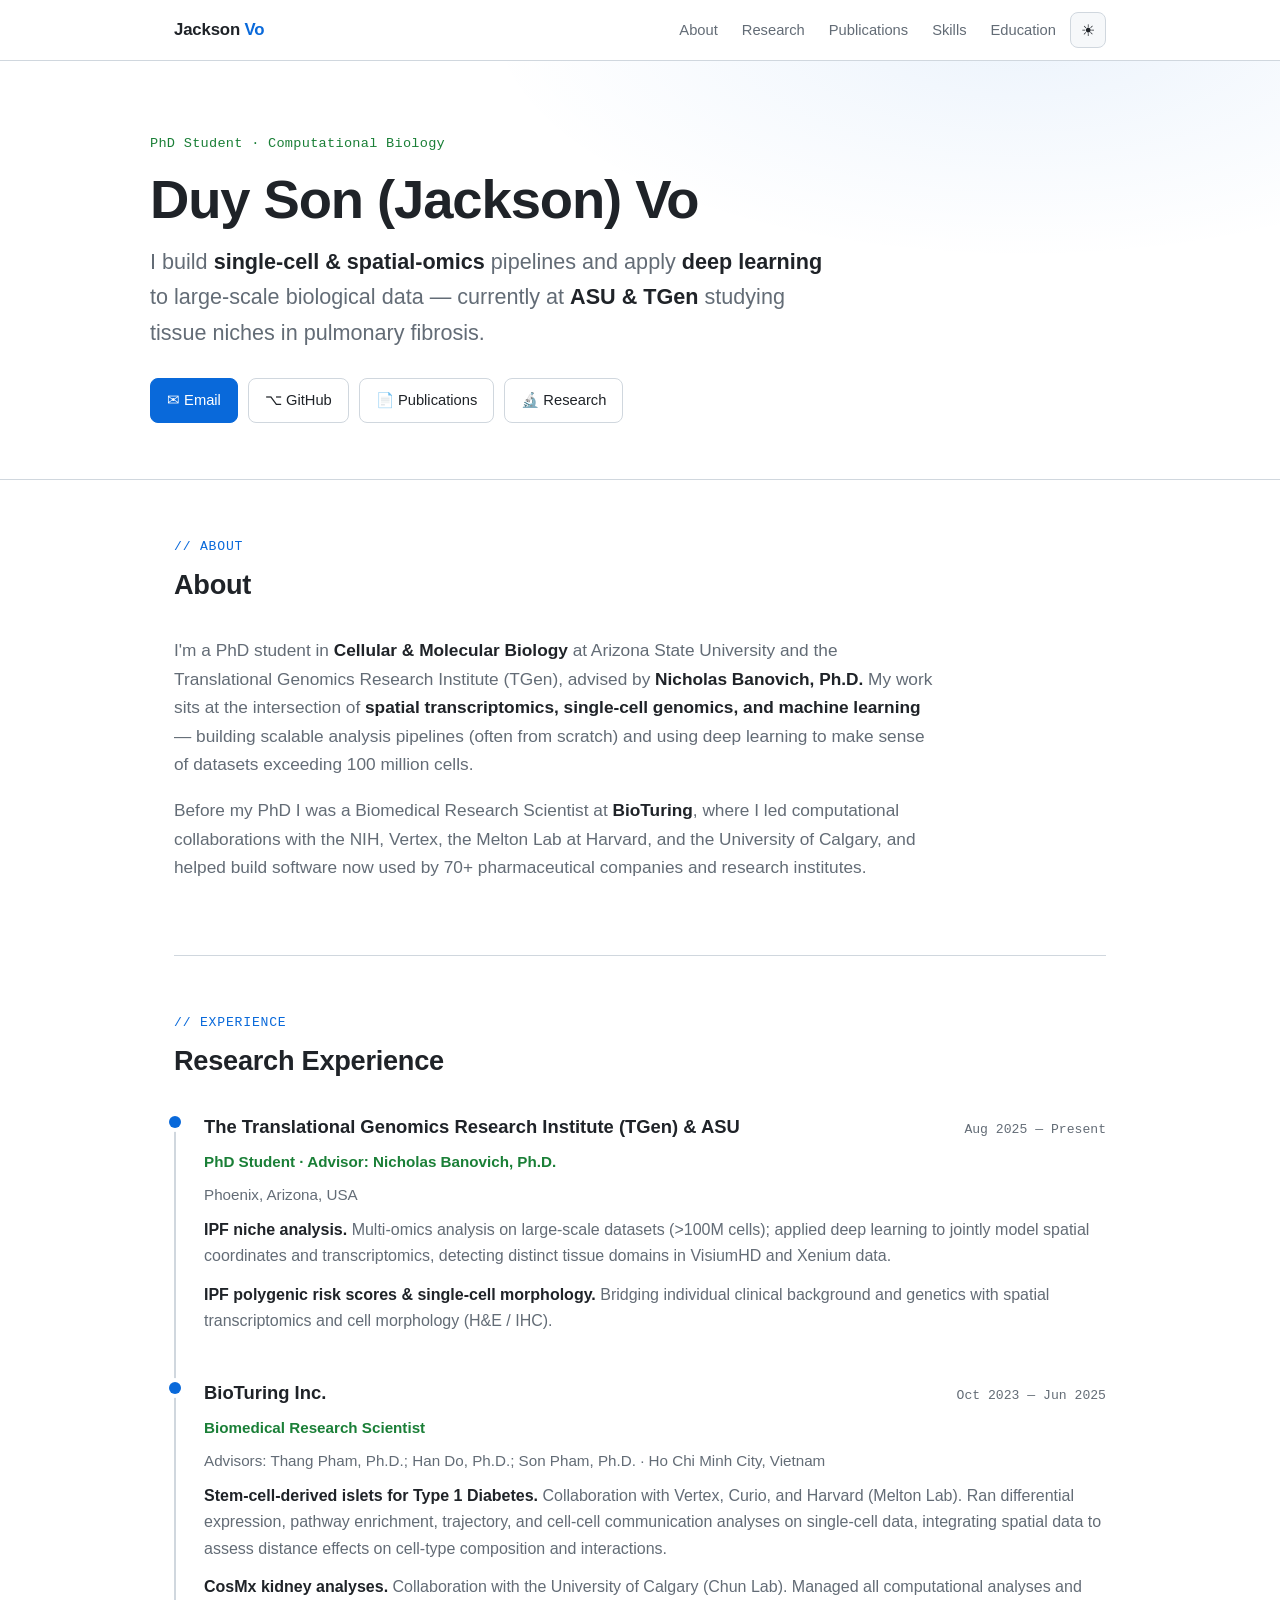
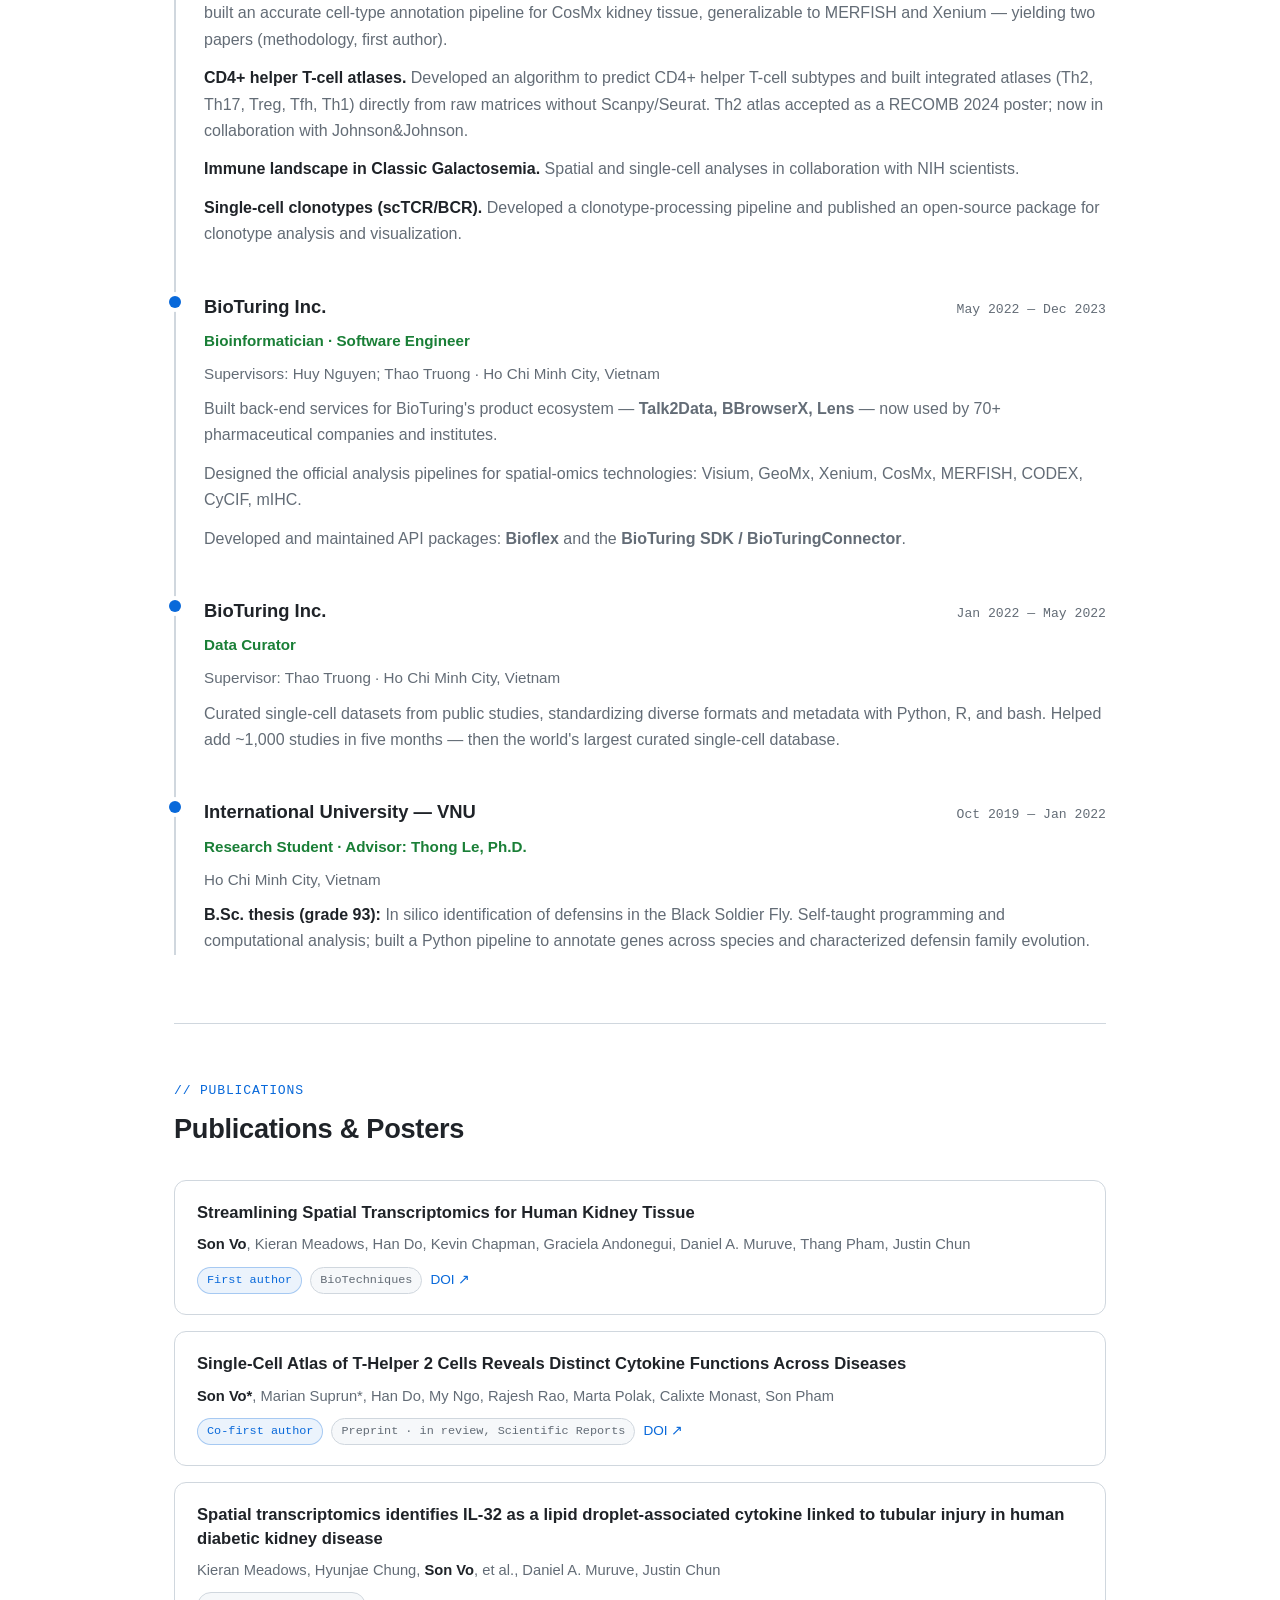
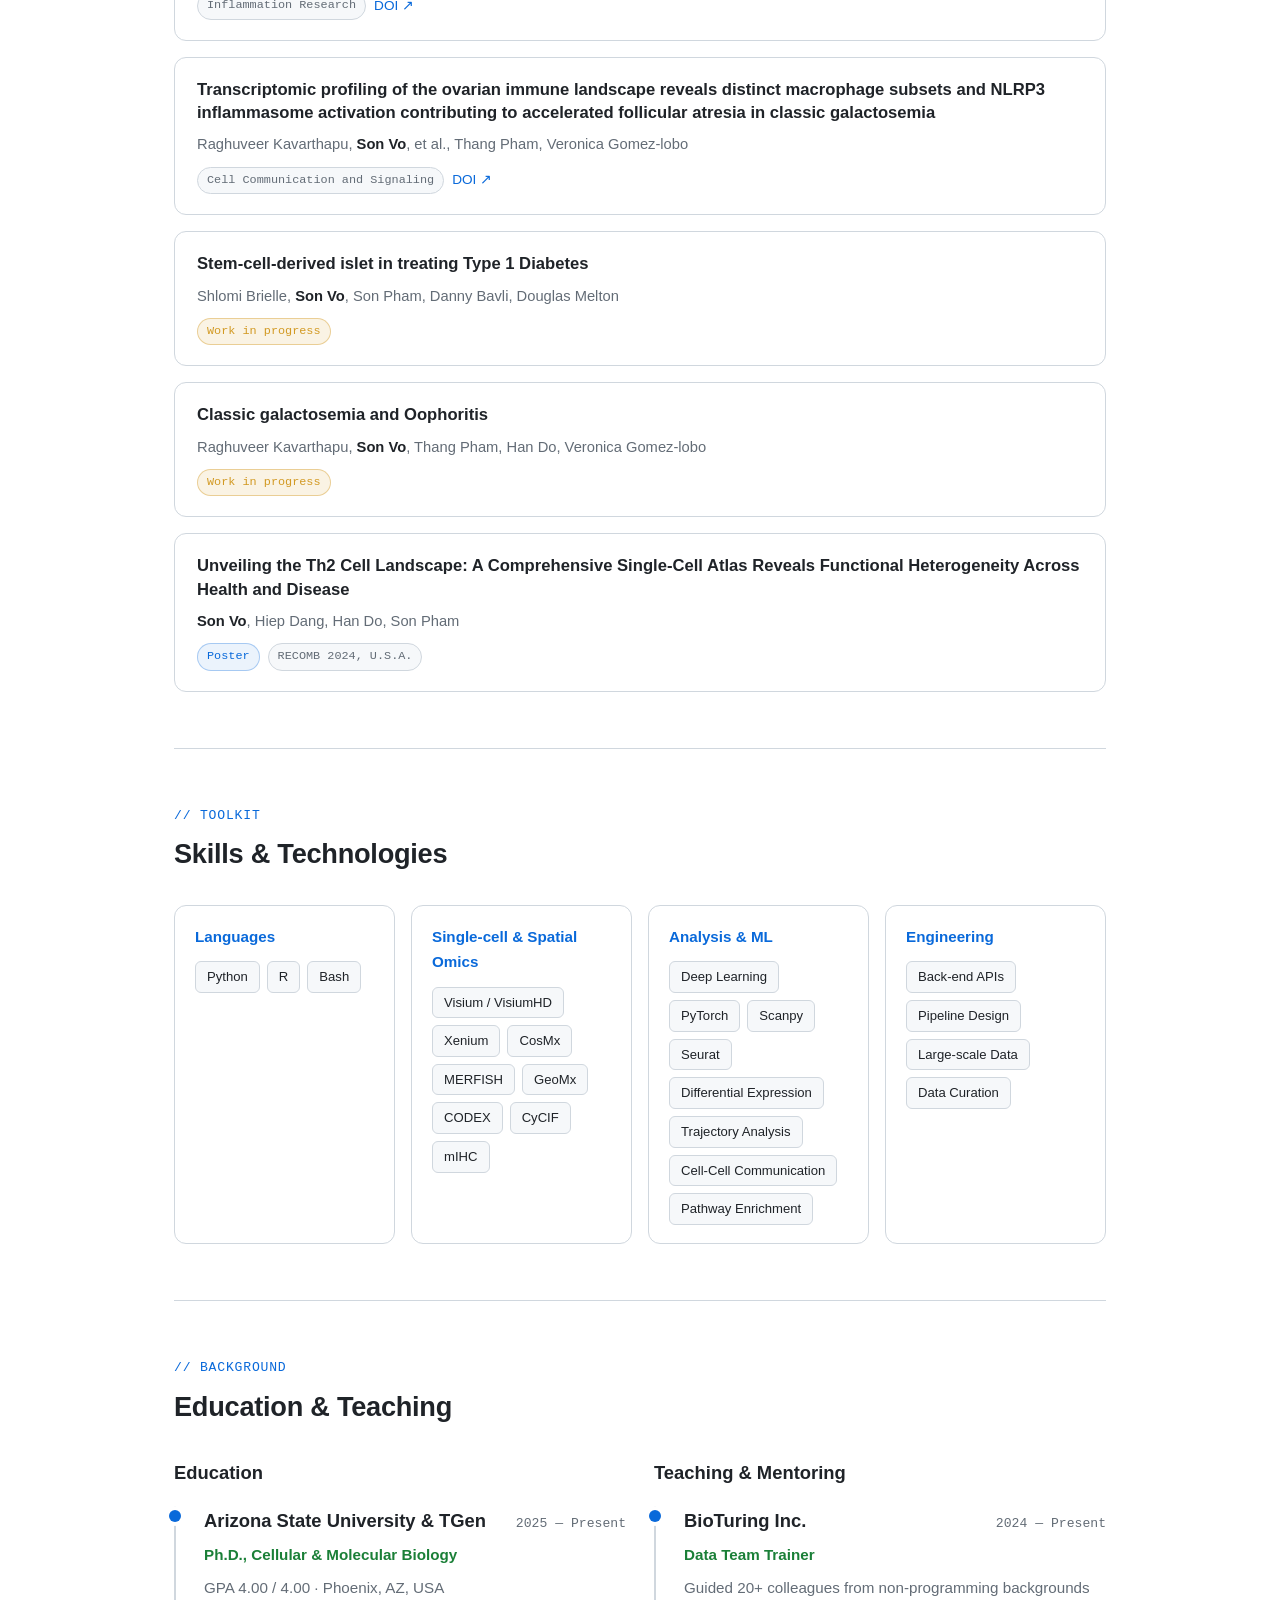
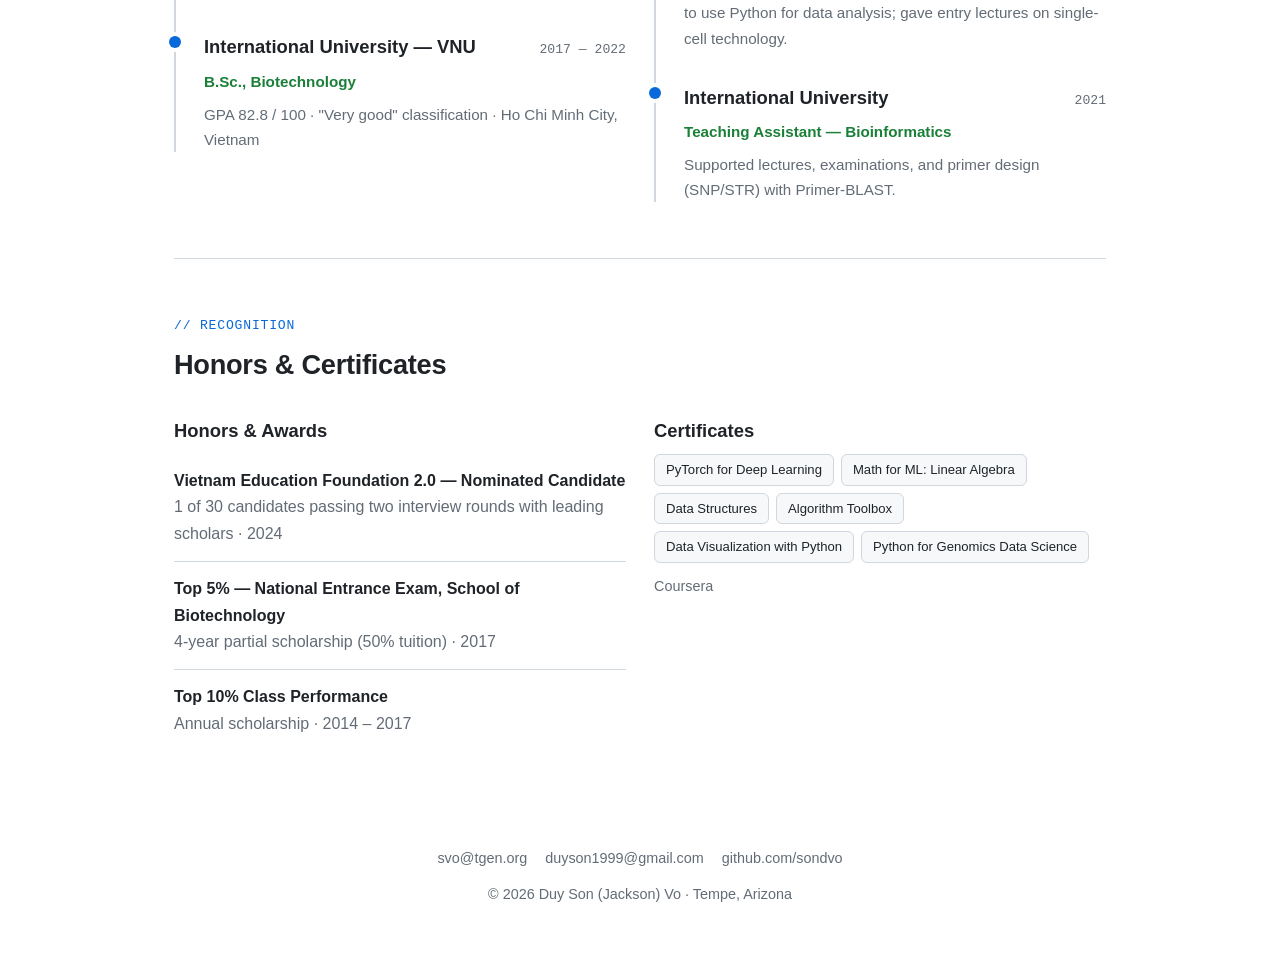
==== index.html @ 579cc65b "1st commit" ====
<!DOCTYPE html>
<html lang="en">
<head>
    <meta charset="UTF-8">
    <meta name="viewport" content="width=device-width, initial-scale=1.0">
    <title>Duy Son (Jackson) Vo — Computational Biology</title>
    <meta name="description" content="Duy Son (Jackson) Vo — PhD student in Cellular & Molecular Biology at ASU / TGen. Single-cell and spatial-omics, deep learning, bioinformatics.">
    <style>
        :root {
            --bg: #0d1117;
            --bg-soft: #161b22;
            --bg-card: #161b22;
            --border: #30363d;
            --text: #e6edf3;
            --text-dim: #8b949e;
            --accent: #58a6ff;
            --accent-2: #3fb950;
            --accent-soft: rgba(88, 166, 255, 0.12);
            --shadow: 0 1px 3px rgba(0,0,0,0.4);
            --radius: 12px;
        }
        :root[data-theme="light"] {
            --bg: #ffffff;
            --bg-soft: #f6f8fa;
            --bg-card: #ffffff;
            --border: #d0d7de;
            --text: #1f2328;
            --text-dim: #636c76;
            --accent: #0969da;
            --accent-2: #1a7f37;
            --accent-soft: rgba(9, 105, 218, 0.08);
            --shadow: 0 1px 3px rgba(27,31,36,0.12);
        }
        * { box-sizing: border-box; }
        html { scroll-behavior: smooth; scroll-padding-top: 80px; }
        body {
            font-family: -apple-system, BlinkMacSystemFont, "Segoe UI", Helvetica, Arial, sans-serif;
            line-height: 1.65;
            color: var(--text);
            background: var(--bg);
            margin: 0;
            -webkit-font-smoothing: antialiased;
            transition: background 0.3s ease, color 0.3s ease;
        }
        a { color: var(--accent); text-decoration: none; }
        a:hover { text-decoration: underline; }

        /* ---- Nav ---- */
        nav {
            position: sticky;
            top: 0;
            z-index: 100;
            background: color-mix(in srgb, var(--bg) 85%, transparent);
            backdrop-filter: blur(10px);
            border-bottom: 1px solid var(--border);
        }
        .nav-inner {
            max-width: 980px;
            margin: 0 auto;
            padding: 12px 24px;
            display: flex;
            align-items: center;
            justify-content: space-between;
            gap: 16px;
        }
        .nav-brand { font-weight: 700; font-size: 1.05em; letter-spacing: -0.01em; }
        .nav-brand .mono { color: var(--accent); }
        .nav-links { display: flex; gap: 4px; flex-wrap: wrap; align-items: center; }
        .nav-links a {
            color: var(--text-dim);
            font-size: 0.92em;
            padding: 6px 10px;
            border-radius: 6px;
            transition: color 0.2s, background 0.2s;
        }
        .nav-links a:hover { color: var(--text); background: var(--bg-soft); text-decoration: none; }
        .theme-toggle {
            background: var(--bg-soft);
            border: 1px solid var(--border);
            color: var(--text);
            width: 36px; height: 36px;
            border-radius: 8px;
            cursor: pointer;
            font-size: 1em;
            display: inline-flex; align-items: center; justify-content: center;
            transition: background 0.2s, transform 0.2s;
        }
        .theme-toggle:hover { background: var(--accent-soft); transform: translateY(-1px); }

        .wrap { max-width: 980px; margin: 0 auto; padding: 0 24px; }

        /* ---- Hero ---- */
        header.hero {
            padding: 72px 24px 56px;
            border-bottom: 1px solid var(--border);
            background:
                radial-gradient(900px 400px at 80% -10%, var(--accent-soft), transparent 60%);
        }
        .hero-inner { max-width: 980px; margin: 0 auto; }
        .eyebrow {
            font-family: ui-monospace, SFMono-Regular, "SF Mono", Menlo, monospace;
            color: var(--accent-2);
            font-size: 0.85em;
            letter-spacing: 0.02em;
            margin-bottom: 14px;
        }
        h1 {
            font-size: clamp(2.2em, 5vw, 3.4em);
            line-height: 1.1;
            margin: 0 0 14px;
            letter-spacing: -0.02em;
        }
        .tagline {
            font-size: clamp(1.05em, 2.4vw, 1.35em);
            color: var(--text-dim);
            max-width: 680px;
            margin: 0 0 28px;
        }
        .tagline strong { color: var(--text); font-weight: 600; }
        .hero-links { display: flex; flex-wrap: wrap; gap: 10px; }
        .btn {
            display: inline-flex; align-items: center; gap: 8px;
            padding: 9px 16px;
            border-radius: 8px;
            border: 1px solid var(--border);
            background: var(--bg-card);
            color: var(--text);
            font-size: 0.92em;
            font-weight: 500;
            transition: border-color 0.2s, transform 0.2s, background 0.2s;
        }
        .btn:hover { text-decoration: none; border-color: var(--accent); transform: translateY(-2px); }
        .btn.primary { background: var(--accent); color: #fff; border-color: var(--accent); }
        .btn.primary:hover { background: color-mix(in srgb, var(--accent) 88%, #000); }

        /* ---- Sections ---- */
        section { padding: 56px 0; border-bottom: 1px solid var(--border); }
        section:last-of-type { border-bottom: none; }
        .section-label {
            font-family: ui-monospace, SFMono-Regular, "SF Mono", Menlo, monospace;
            color: var(--accent);
            font-size: 0.82em;
            letter-spacing: 0.06em;
            text-transform: uppercase;
            margin-bottom: 6px;
        }
        h2 { font-size: 1.7em; margin: 0 0 28px; letter-spacing: -0.01em; }
        h3 { font-size: 1.15em; margin: 0 0 4px; }
        .lead { font-size: 1.08em; color: var(--text-dim); max-width: 760px; }
        .lead strong { color: var(--text); }

        /* ---- Timeline ---- */
        .timeline { position: relative; }
        .entry {
            position: relative;
            padding: 0 0 32px 28px;
            border-left: 2px solid var(--border);
        }
        .entry:last-child { padding-bottom: 0; }
        .entry::before {
            content: "";
            position: absolute;
            left: -7px; top: 4px;
            width: 12px; height: 12px;
            border-radius: 50%;
            background: var(--accent);
            box-shadow: 0 0 0 4px var(--bg);
        }
        .entry-head { display: flex; flex-wrap: wrap; justify-content: space-between; gap: 4px 16px; align-items: baseline; }
        .entry .org { color: var(--text-dim); font-size: 0.95em; }
        .entry .when {
            font-family: ui-monospace, SFMono-Regular, "SF Mono", Menlo, monospace;
            font-size: 0.82em;
            color: var(--text-dim);
            white-space: nowrap;
        }
        .entry .role { color: var(--accent-2); font-weight: 600; font-size: 0.95em; margin: 2px 0 8px; }
        .proj-list { list-style: none; padding: 0; margin: 10px 0 0; }
        .proj-list > li { margin-bottom: 12px; }
        .proj-list .pname { font-weight: 600; }
        .muted { color: var(--text-dim); }

        /* ---- Cards / publications ---- */
        .cards { display: grid; gap: 16px; }
        .card {
            background: var(--bg-card);
            border: 1px solid var(--border);
            border-radius: var(--radius);
            padding: 20px 22px;
            transition: border-color 0.2s, transform 0.2s, box-shadow 0.2s;
        }
        .card:hover { border-color: var(--accent); transform: translateY(-2px); box-shadow: var(--shadow); }
        .card .pub-title { font-weight: 600; font-size: 1.04em; margin: 0 0 8px; line-height: 1.4; }
        .card .authors { color: var(--text-dim); font-size: 0.92em; margin: 0 0 10px; }
        .card .authors .me { color: var(--text); font-weight: 700; }
        .card-foot { display: flex; flex-wrap: wrap; gap: 8px; align-items: center; }
        .tag {
            font-family: ui-monospace, SFMono-Regular, "SF Mono", Menlo, monospace;
            font-size: 0.74em;
            padding: 3px 9px;
            border-radius: 20px;
            background: var(--accent-soft);
            color: var(--accent);
            border: 1px solid color-mix(in srgb, var(--accent) 30%, transparent);
        }
        .tag.wip { background: rgba(210,153,34,0.12); color: #d29922; border-color: rgba(210,153,34,0.4); }
        .tag.venue { background: var(--bg-soft); color: var(--text-dim); border-color: var(--border); }
        .doi { font-size: 0.85em; }

        /* ---- Skill groups ---- */
        .skill-grid { display: grid; grid-template-columns: repeat(auto-fit, minmax(220px, 1fr)); gap: 16px; }
        .skill-card { background: var(--bg-card); border: 1px solid var(--border); border-radius: var(--radius); padding: 18px 20px; }
        .skill-card h4 { margin: 0 0 12px; font-size: 0.95em; color: var(--accent); }
        .chips { display: flex; flex-wrap: wrap; gap: 7px; }
        .chip {
            font-size: 0.82em;
            padding: 4px 11px;
            border-radius: 6px;
            background: var(--bg-soft);
            border: 1px solid var(--border);
            color: var(--text);
        }

        /* ---- Two-col grids ---- */
        .grid-2 { display: grid; grid-template-columns: 1fr 1fr; gap: 28px; }
        .mini h3 { font-size: 1.05em; }
        .mini .when { font-family: ui-monospace, SFMono-Regular, monospace; font-size: 0.8em; color: var(--text-dim); }
        .award { padding: 14px 0; border-bottom: 1px solid var(--border); }
        .award:last-child { border-bottom: none; }
        .award .a-title { font-weight: 600; }

        footer {
            padding: 40px 24px 60px;
            text-align: center;
            color: var(--text-dim);
            font-size: 0.9em;
        }
        footer a { color: var(--text-dim); }
        .footer-links { margin-bottom: 12px; display: flex; gap: 18px; justify-content: center; flex-wrap: wrap; }

        @media (max-width: 680px) {
            .grid-2 { grid-template-columns: 1fr; gap: 0; }
            .nav-links { display: none; }
            header.hero { padding: 48px 24px 40px; }
        }
    </style>
</head>
<body>
    <nav>
        <div class="nav-inner">
            <div class="nav-brand">Jackson&nbsp;<span class="mono">Vo</span></div>
            <div class="nav-links">
                <a href="#about">About</a>
                <a href="#research">Research</a>
                <a href="#publications">Publications</a>
                <a href="#skills">Skills</a>
                <a href="#education">Education</a>
                <button class="theme-toggle" id="themeToggle" aria-label="Toggle color theme" title="Toggle theme">🌙</button>
            </div>
        </div>
    </nav>

    <header class="hero">
        <div class="hero-inner">
            <div class="eyebrow">PhD Student · Computational Biology</div>
            <h1>Duy Son (Jackson) Vo</h1>
            <p class="tagline">
                I build <strong>single-cell &amp; spatial-omics</strong> pipelines and apply
                <strong>deep learning</strong> to large-scale biological data —
                currently at <strong>ASU &amp; TGen</strong> studying tissue niches in pulmonary fibrosis.
            </p>
            <div class="hero-links">
                <a class="btn primary" href="mailto:svo@tgen.org">✉ Email</a>
                <a class="btn" href="https://github.com/sondvo" target="_blank" rel="noopener">⌥ GitHub</a>
                <a class="btn" href="#publications">📄 Publications</a>
                <a class="btn" href="#research">🔬 Research</a>
            </div>
        </div>
    </header>

    <main class="wrap">
        <!-- ABOUT -->
        <section id="about">
            <div class="section-label">// about</div>
            <h2>About</h2>
            <p class="lead">
                I'm a PhD student in <strong>Cellular &amp; Molecular Biology</strong> at Arizona State
                University and the Translational Genomics Research Institute (TGen), advised by
                <strong>Nicholas Banovich, Ph.D.</strong> My work sits at the intersection of
                <strong>spatial transcriptomics, single-cell genomics, and machine learning</strong> —
                building scalable analysis pipelines (often from scratch) and using deep learning to make
                sense of datasets exceeding 100&nbsp;million cells.
            </p>
            <p class="lead" style="margin-top:16px;">
                Before my PhD I was a Biomedical Research Scientist at <strong>BioTuring</strong>, where I
                led computational collaborations with the NIH, Vertex, the Melton Lab at Harvard, and the
                University of Calgary, and helped build software now used by 70+ pharmaceutical companies and
                research institutes.
            </p>
        </section>

        <!-- RESEARCH / EXPERIENCE -->
        <section id="research">
            <div class="section-label">// experience</div>
            <h2>Research Experience</h2>
            <div class="timeline">

                <div class="entry">
                    <div class="entry-head">
                        <h3>The Translational Genomics Research Institute (TGen) &amp; ASU</h3>
                        <span class="when">Aug 2025 — Present</span>
                    </div>
                    <div class="role">PhD Student · Advisor: Nicholas Banovich, Ph.D.</div>
                    <div class="org">Phoenix, Arizona, USA</div>
                    <ul class="proj-list">
                        <li>
                            <span class="pname">IPF niche analysis.</span>
                            <span class="muted">Multi-omics analysis on large-scale datasets (&gt;100M cells); applied
                            deep learning to jointly model spatial coordinates and transcriptomics, detecting distinct
                            tissue domains in VisiumHD and Xenium data.</span>
                        </li>
                        <li>
                            <span class="pname">IPF polygenic risk scores &amp; single-cell morphology.</span>
                            <span class="muted">Bridging individual clinical background and genetics with spatial
                            transcriptomics and cell morphology (H&amp;E / IHC).</span>
                        </li>
                    </ul>
                </div>

                <div class="entry">
                    <div class="entry-head">
                        <h3>BioTuring Inc.</h3>
                        <span class="when">Oct 2023 — Jun 2025</span>
                    </div>
                    <div class="role">Biomedical Research Scientist</div>
                    <div class="org">Advisors: Thang Pham, Ph.D.; Han Do, Ph.D.; Son Pham, Ph.D. · Ho Chi Minh City, Vietnam</div>
                    <ul class="proj-list">
                        <li>
                            <span class="pname">Stem-cell-derived islets for Type&nbsp;1 Diabetes.</span>
                            <span class="muted">Collaboration with Vertex, Curio, and Harvard (Melton Lab). Ran
                            differential expression, pathway enrichment, trajectory, and cell-cell communication
                            analyses on single-cell data, integrating spatial data to assess distance effects on
                            cell-type composition and interactions.</span>
                        </li>
                        <li>
                            <span class="pname">CosMx kidney analyses.</span>
                            <span class="muted">Collaboration with the University of Calgary (Chun Lab). Managed all
                            computational analyses and built an accurate cell-type annotation pipeline for CosMx kidney
                            tissue, generalizable to MERFISH and Xenium — yielding two papers (methodology, first author).</span>
                        </li>
                        <li>
                            <span class="pname">CD4+ helper T-cell atlases.</span>
                            <span class="muted">Developed an algorithm to predict CD4+ helper T-cell subtypes and built
                            integrated atlases (Th2, Th17, Treg, Tfh, Th1) directly from raw matrices without Scanpy/Seurat.
                            Th2 atlas accepted as a RECOMB 2024 poster; now in collaboration with Johnson&amp;Johnson.</span>
                        </li>
                        <li>
                            <span class="pname">Immune landscape in Classic Galactosemia.</span>
                            <span class="muted">Spatial and single-cell analyses in collaboration with NIH scientists.</span>
                        </li>
                        <li>
                            <span class="pname">Single-cell clonotypes (scTCR/BCR).</span>
                            <span class="muted">Developed a clonotype-processing pipeline and published an open-source
                            package for clonotype analysis and visualization.</span>
                        </li>
                    </ul>
                </div>

                <div class="entry">
                    <div class="entry-head">
                        <h3>BioTuring Inc.</h3>
                        <span class="when">May 2022 — Dec 2023</span>
                    </div>
                    <div class="role">Bioinformatician · Software Engineer</div>
                    <div class="org">Supervisors: Huy Nguyen; Thao Truong · Ho Chi Minh City, Vietnam</div>
                    <ul class="proj-list">
                        <li><span class="muted">Built back-end services for BioTuring's product ecosystem —
                            <strong>Talk2Data, BBrowserX, Lens</strong> — now used by 70+ pharmaceutical companies and institutes.</span></li>
                        <li><span class="muted">Designed the official analysis pipelines for spatial-omics technologies:
                            Visium, GeoMx, Xenium, CosMx, MERFISH, CODEX, CyCIF, mIHC.</span></li>
                        <li><span class="muted">Developed and maintained API packages: <strong>Bioflex</strong> and the
                            <strong>BioTuring SDK / BioTuringConnector</strong>.</span></li>
                    </ul>
                </div>

                <div class="entry">
                    <div class="entry-head">
                        <h3>BioTuring Inc.</h3>
                        <span class="when">Jan 2022 — May 2022</span>
                    </div>
                    <div class="role">Data Curator</div>
                    <div class="org">Supervisor: Thao Truong · Ho Chi Minh City, Vietnam</div>
                    <ul class="proj-list">
                        <li><span class="muted">Curated single-cell datasets from public studies, standardizing diverse
                            formats and metadata with Python, R, and bash. Helped add ~1,000 studies in five months —
                            then the world's largest curated single-cell database.</span></li>
                    </ul>
                </div>

                <div class="entry">
                    <div class="entry-head">
                        <h3>International University — VNU</h3>
                        <span class="when">Oct 2019 — Jan 2022</span>
                    </div>
                    <div class="role">Research Student · Advisor: Thong Le, Ph.D.</div>
                    <div class="org">Ho Chi Minh City, Vietnam</div>
                    <ul class="proj-list">
                        <li><span class="pname">B.Sc. thesis (grade 93):</span>
                            <span class="muted">In silico identification of defensins in the Black Soldier Fly. Self-taught
                            programming and computational analysis; built a Python pipeline to annotate genes across species
                            and characterized defensin family evolution.</span></li>
                    </ul>
                </div>
            </div>
        </section>

        <!-- PUBLICATIONS -->
        <section id="publications">
            <div class="section-label">// publications</div>
            <h2>Publications &amp; Posters</h2>
            <div class="cards">

                <article class="card">
                    <p class="pub-title">Streamlining Spatial Transcriptomics for Human Kidney Tissue</p>
                    <p class="authors"><span class="me">Son Vo</span>, Kieran Meadows, Han Do, Kevin Chapman, Graciela Andonegui, Daniel A. Muruve, Thang Pham, Justin Chun</p>
                    <div class="card-foot">
                        <span class="tag">First author</span>
                        <span class="tag venue">BioTechniques</span>
                        <a class="doi" href="https://doi.org/10.1080/07366205.2025.2591484" target="_blank" rel="noopener">DOI ↗</a>
                    </div>
                </article>

                <article class="card">
                    <p class="pub-title">Single-Cell Atlas of T-Helper 2 Cells Reveals Distinct Cytokine Functions Across Diseases</p>
                    <p class="authors"><span class="me">Son Vo*</span>, Marian Suprun*, Han Do, My Ngo, Rajesh Rao, Marta Polak, Calixte Monast, Son Pham</p>
                    <div class="card-foot">
                        <span class="tag">Co-first author</span>
                        <span class="tag venue">Preprint · in review, Scientific Reports</span>
                        <a class="doi" href="https://doi.org/10.1101/2025.09.20.677532" target="_blank" rel="noopener">DOI ↗</a>
                    </div>
                </article>

                <article class="card">
                    <p class="pub-title">Spatial transcriptomics identifies IL-32 as a lipid droplet-associated cytokine linked to tubular injury in human diabetic kidney disease</p>
                    <p class="authors">Kieran Meadows, Hyunjae Chung, <span class="me">Son Vo</span>, et al., Daniel A. Muruve, Justin Chun</p>
                    <div class="card-foot">
                        <span class="tag venue">Inflammation Research</span>
                        <a class="doi" href="https://doi.org/10.1007/s00011-026-02192-y" target="_blank" rel="noopener">DOI ↗</a>
                    </div>
                </article>

                <article class="card">
                    <p class="pub-title">Transcriptomic profiling of the ovarian immune landscape reveals distinct macrophage subsets and NLRP3 inflammasome activation contributing to accelerated follicular atresia in classic galactosemia</p>
                    <p class="authors">Raghuveer Kavarthapu, <span class="me">Son Vo</span>, et al., Thang Pham, Veronica Gomez-lobo</p>
                    <div class="card-foot">
                        <span class="tag venue">Cell Communication and Signaling</span>
                        <a class="doi" href="https://doi.org/10.1186/s12964-026-02950-9" target="_blank" rel="noopener">DOI ↗</a>
                    </div>
                </article>

                <article class="card">
                    <p class="pub-title">Stem-cell-derived islet in treating Type 1 Diabetes</p>
                    <p class="authors">Shlomi Brielle, <span class="me">Son Vo</span>, Son Pham, Danny Bavli, Douglas Melton</p>
                    <div class="card-foot">
                        <span class="tag wip">Work in progress</span>
                    </div>
                </article>

                <article class="card">
                    <p class="pub-title">Classic galactosemia and Oophoritis</p>
                    <p class="authors">Raghuveer Kavarthapu, <span class="me">Son Vo</span>, Thang Pham, Han Do, Veronica Gomez-lobo</p>
                    <div class="card-foot">
                        <span class="tag wip">Work in progress</span>
                    </div>
                </article>

                <article class="card">
                    <p class="pub-title">Unveiling the Th2 Cell Landscape: A Comprehensive Single-Cell Atlas Reveals Functional Heterogeneity Across Health and Disease</p>
                    <p class="authors"><span class="me">Son Vo</span>, Hiep Dang, Han Do, Son Pham</p>
                    <div class="card-foot">
                        <span class="tag">Poster</span>
                        <span class="tag venue">RECOMB 2024, U.S.A.</span>
                    </div>
                </article>
            </div>
        </section>

        <!-- SKILLS -->
        <section id="skills">
            <div class="section-label">// toolkit</div>
            <h2>Skills &amp; Technologies</h2>
            <div class="skill-grid">
                <div class="skill-card">
                    <h4>Languages</h4>
                    <div class="chips">
                        <span class="chip">Python</span>
                        <span class="chip">R</span>
                        <span class="chip">Bash</span>
                    </div>
                </div>
                <div class="skill-card">
                    <h4>Single-cell &amp; Spatial Omics</h4>
                    <div class="chips">
                        <span class="chip">Visium / VisiumHD</span>
                        <span class="chip">Xenium</span>
                        <span class="chip">CosMx</span>
                        <span class="chip">MERFISH</span>
                        <span class="chip">GeoMx</span>
                        <span class="chip">CODEX</span>
                        <span class="chip">CyCIF</span>
                        <span class="chip">mIHC</span>
                    </div>
                </div>
                <div class="skill-card">
                    <h4>Analysis &amp; ML</h4>
                    <div class="chips">
                        <span class="chip">Deep Learning</span>
                        <span class="chip">PyTorch</span>
                        <span class="chip">Scanpy</span>
                        <span class="chip">Seurat</span>
                        <span class="chip">Differential Expression</span>
                        <span class="chip">Trajectory Analysis</span>
                        <span class="chip">Cell-Cell Communication</span>
                        <span class="chip">Pathway Enrichment</span>
                    </div>
                </div>
                <div class="skill-card">
                    <h4>Engineering</h4>
                    <div class="chips">
                        <span class="chip">Back-end APIs</span>
                        <span class="chip">Pipeline Design</span>
                        <span class="chip">Large-scale Data</span>
                        <span class="chip">Data Curation</span>
                    </div>
                </div>
            </div>
        </section>

        <!-- EDUCATION + TEACHING -->
        <section id="education">
            <div class="section-label">// background</div>
            <h2>Education &amp; Teaching</h2>
            <div class="grid-2">
                <div>
                    <h3 style="margin-bottom:18px;">Education</h3>
                    <div class="entry" style="border-left:2px solid var(--border);">
                        <div class="entry-head">
                            <h3>Arizona State University &amp; TGen</h3>
                            <span class="when">2025 — Present</span>
                        </div>
                        <div class="role">Ph.D., Cellular &amp; Molecular Biology</div>
                        <div class="org">GPA 4.00 / 4.00 · Phoenix, AZ, USA</div>
                    </div>
                    <div class="entry" style="padding-bottom:0;">
                        <div class="entry-head">
                            <h3>International University — VNU</h3>
                            <span class="when">2017 — 2022</span>
                        </div>
                        <div class="role">B.Sc., Biotechnology</div>
                        <div class="org">GPA 82.8 / 100 · "Very good" classification · Ho Chi Minh City, Vietnam</div>
                    </div>
                </div>
                <div>
                    <h3 style="margin-bottom:18px;">Teaching &amp; Mentoring</h3>
                    <div class="entry" style="border-left:2px solid var(--border);">
                        <div class="entry-head">
                            <h3>BioTuring Inc.</h3>
                            <span class="when">2024 — Present</span>
                        </div>
                        <div class="role">Data Team Trainer</div>
                        <div class="org">Guided 20+ colleagues from non-programming backgrounds to use Python for data analysis; gave entry lectures on single-cell technology.</div>
                    </div>
                    <div class="entry" style="padding-bottom:0;">
                        <div class="entry-head">
                            <h3>International University</h3>
                            <span class="when">2021</span>
                        </div>
                        <div class="role">Teaching Assistant — Bioinformatics</div>
                        <div class="org">Supported lectures, examinations, and primer design (SNP/STR) with Primer-BLAST.</div>
                    </div>
                </div>
            </div>
        </section>

        <!-- AWARDS -->
        <section id="awards">
            <div class="section-label">// recognition</div>
            <h2>Honors &amp; Certificates</h2>
            <div class="grid-2">
                <div>
                    <h3 style="margin-bottom:8px;">Honors &amp; Awards</h3>
                    <div class="award">
                        <div class="a-title">Vietnam Education Foundation 2.0 — Nominated Candidate</div>
                        <div class="muted">1 of 30 candidates passing two interview rounds with leading scholars · 2024</div>
                    </div>
                    <div class="award">
                        <div class="a-title">Top 5% — National Entrance Exam, School of Biotechnology</div>
                        <div class="muted">4-year partial scholarship (50% tuition) · 2017</div>
                    </div>
                    <div class="award">
                        <div class="a-title">Top 10% Class Performance</div>
                        <div class="muted">Annual scholarship · 2014 – 2017</div>
                    </div>
                </div>
                <div>
                    <h3 style="margin-bottom:8px;">Certificates</h3>
                    <div class="chips" style="margin-top:8px;">
                        <span class="chip">PyTorch for Deep Learning</span>
                        <span class="chip">Math for ML: Linear Algebra</span>
                        <span class="chip">Data Structures</span>
                        <span class="chip">Algorithm Toolbox</span>
                        <span class="chip">Data Visualization with Python</span>
                        <span class="chip">Python for Genomics Data Science</span>
                    </div>
                    <div class="muted" style="margin-top:12px; font-size:0.9em;">Coursera</div>
                </div>
            </div>
        </section>
    </main>

    <footer>
        <div class="footer-links">
            <a href="mailto:svo@tgen.org">svo@tgen.org</a>
            <a href="mailto:duyson1999@gmail.com">duyson1999@gmail.com</a>
            <a href="https://github.com/sondvo" target="_blank" rel="noopener">github.com/sondvo</a>
        </div>
        <div>© <span id="year"></span> Duy Son (Jackson) Vo · Tempe, Arizona</div>
    </footer>

    <script>
        // Theme: respect stored choice, then system preference, default dark.
        (function () {
            var root = document.documentElement;
            var btn = document.getElementById('themeToggle');
            var stored = null;
            try { stored = localStorage.getItem('theme'); } catch (e) {}
            var prefersLight = window.matchMedia && window.matchMedia('(prefers-color-scheme: light)').matches;
            var theme = stored || (prefersLight ? 'light' : 'dark');
            apply(theme);
            btn.addEventListener('click', function () {
                theme = root.getAttribute('data-theme') === 'light' ? 'dark' : 'light';
                apply(theme);
                try { localStorage.setItem('theme', theme); } catch (e) {}
            });
            function apply(t) {
                root.setAttribute('data-theme', t);
                btn.textContent = t === 'light' ? '☀' : '🌙';
            }
        })();
        document.getElementById('year').textContent = new Date().getFullYear();
    </script>
</body>
</html>
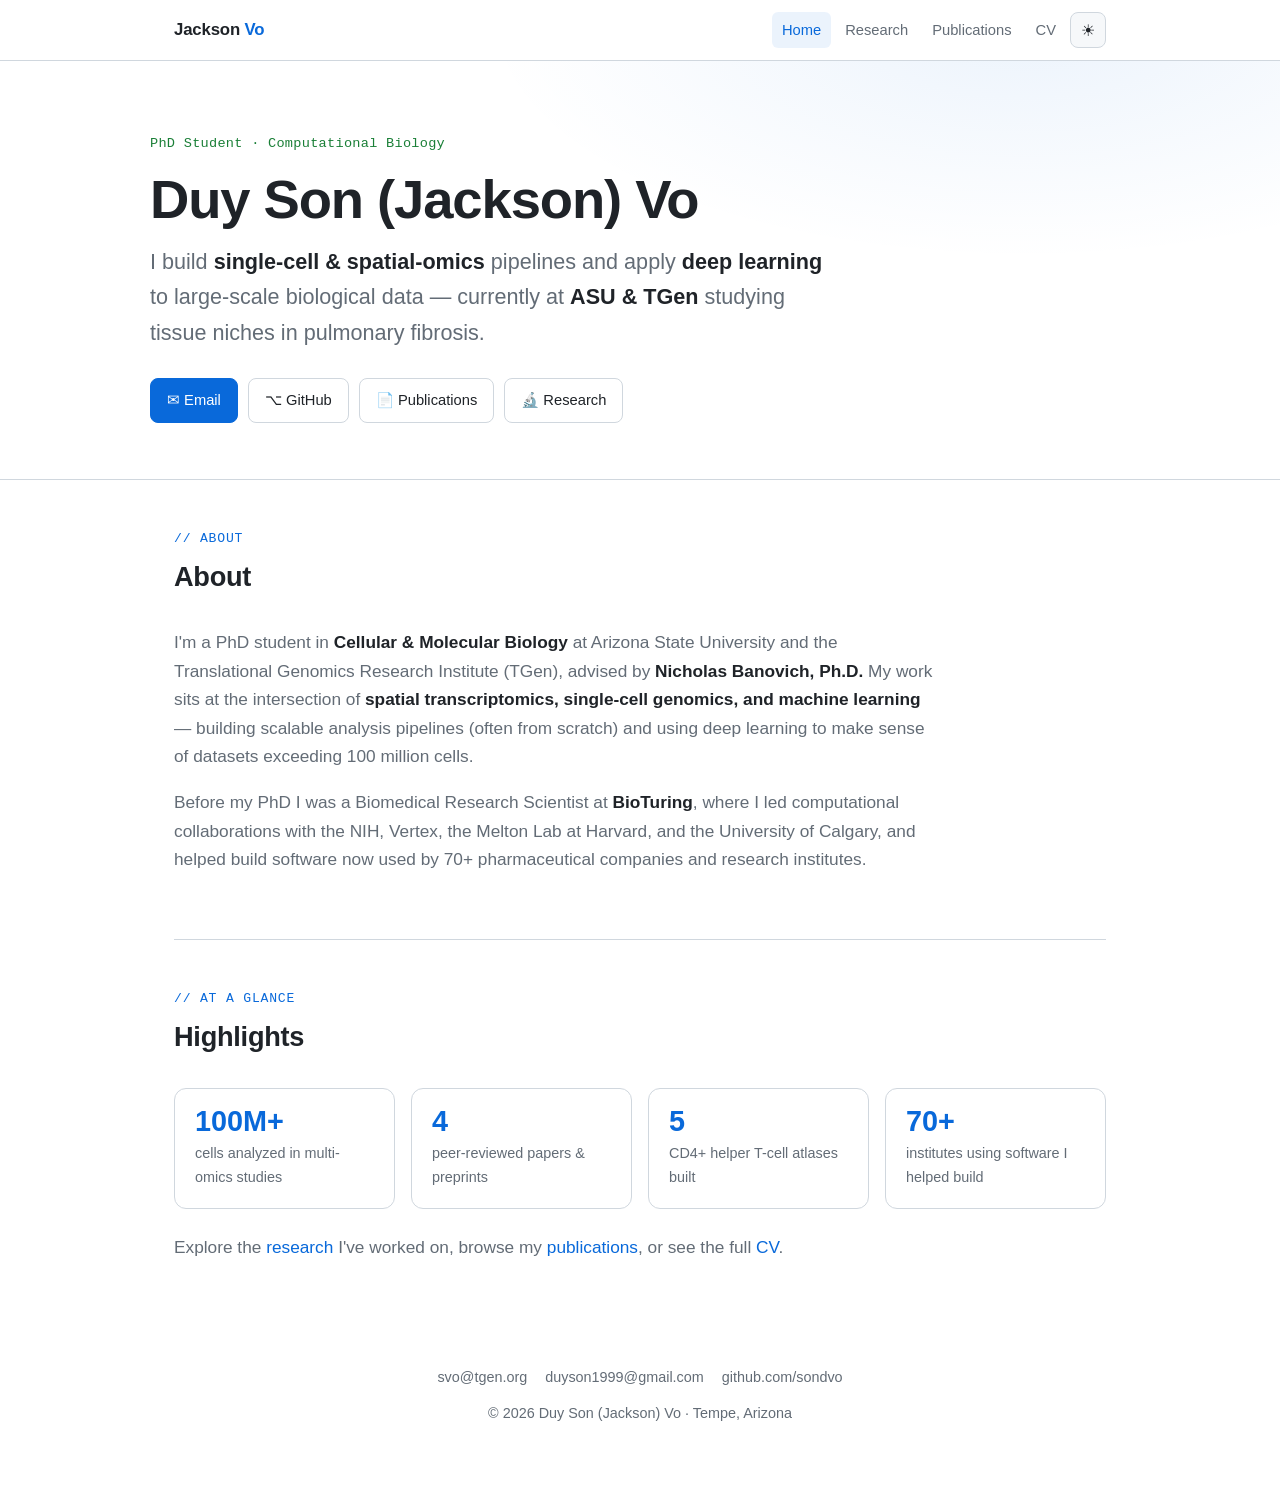
==== commit b697a282: "change structure" ====
--- a/index.html
+++ b/index.html
@@ -5,257 +5,20 @@
     <meta name="viewport" content="width=device-width, initial-scale=1.0">
     <title>Duy Son (Jackson) Vo — Computational Biology</title>
     <meta name="description" content="Duy Son (Jackson) Vo — PhD student in Cellular & Molecular Biology at ASU / TGen. Single-cell and spatial-omics, deep learning, bioinformatics.">
-    <style>
-        :root {
-            --bg: #0d1117;
-            --bg-soft: #161b22;
-            --bg-card: #161b22;
-            --border: #30363d;
-            --text: #e6edf3;
-            --text-dim: #8b949e;
-            --accent: #58a6ff;
-            --accent-2: #3fb950;
-            --accent-soft: rgba(88, 166, 255, 0.12);
-            --shadow: 0 1px 3px rgba(0,0,0,0.4);
-            --radius: 12px;
-        }
-        :root[data-theme="light"] {
-            --bg: #ffffff;
-            --bg-soft: #f6f8fa;
-            --bg-card: #ffffff;
-            --border: #d0d7de;
-            --text: #1f2328;
-            --text-dim: #636c76;
-            --accent: #0969da;
-            --accent-2: #1a7f37;
-            --accent-soft: rgba(9, 105, 218, 0.08);
-            --shadow: 0 1px 3px rgba(27,31,36,0.12);
-        }
-        * { box-sizing: border-box; }
-        html { scroll-behavior: smooth; scroll-padding-top: 80px; }
-        body {
-            font-family: -apple-system, BlinkMacSystemFont, "Segoe UI", Helvetica, Arial, sans-serif;
-            line-height: 1.65;
-            color: var(--text);
-            background: var(--bg);
-            margin: 0;
-            -webkit-font-smoothing: antialiased;
-            transition: background 0.3s ease, color 0.3s ease;
-        }
-        a { color: var(--accent); text-decoration: none; }
-        a:hover { text-decoration: underline; }
-
-        /* ---- Nav ---- */
-        nav {
-            position: sticky;
-            top: 0;
-            z-index: 100;
-            background: color-mix(in srgb, var(--bg) 85%, transparent);
-            backdrop-filter: blur(10px);
-            border-bottom: 1px solid var(--border);
-        }
-        .nav-inner {
-            max-width: 980px;
-            margin: 0 auto;
-            padding: 12px 24px;
-            display: flex;
-            align-items: center;
-            justify-content: space-between;
-            gap: 16px;
-        }
-        .nav-brand { font-weight: 700; font-size: 1.05em; letter-spacing: -0.01em; }
-        .nav-brand .mono { color: var(--accent); }
-        .nav-links { display: flex; gap: 4px; flex-wrap: wrap; align-items: center; }
-        .nav-links a {
-            color: var(--text-dim);
-            font-size: 0.92em;
-            padding: 6px 10px;
-            border-radius: 6px;
-            transition: color 0.2s, background 0.2s;
-        }
-        .nav-links a:hover { color: var(--text); background: var(--bg-soft); text-decoration: none; }
-        .theme-toggle {
-            background: var(--bg-soft);
-            border: 1px solid var(--border);
-            color: var(--text);
-            width: 36px; height: 36px;
-            border-radius: 8px;
-            cursor: pointer;
-            font-size: 1em;
-            display: inline-flex; align-items: center; justify-content: center;
-            transition: background 0.2s, transform 0.2s;
-        }
-        .theme-toggle:hover { background: var(--accent-soft); transform: translateY(-1px); }
-
-        .wrap { max-width: 980px; margin: 0 auto; padding: 0 24px; }
-
-        /* ---- Hero ---- */
-        header.hero {
-            padding: 72px 24px 56px;
-            border-bottom: 1px solid var(--border);
-            background:
-                radial-gradient(900px 400px at 80% -10%, var(--accent-soft), transparent 60%);
-        }
-        .hero-inner { max-width: 980px; margin: 0 auto; }
-        .eyebrow {
-            font-family: ui-monospace, SFMono-Regular, "SF Mono", Menlo, monospace;
-            color: var(--accent-2);
-            font-size: 0.85em;
-            letter-spacing: 0.02em;
-            margin-bottom: 14px;
-        }
-        h1 {
-            font-size: clamp(2.2em, 5vw, 3.4em);
-            line-height: 1.1;
-            margin: 0 0 14px;
-            letter-spacing: -0.02em;
-        }
-        .tagline {
-            font-size: clamp(1.05em, 2.4vw, 1.35em);
-            color: var(--text-dim);
-            max-width: 680px;
-            margin: 0 0 28px;
-        }
-        .tagline strong { color: var(--text); font-weight: 600; }
-        .hero-links { display: flex; flex-wrap: wrap; gap: 10px; }
-        .btn {
-            display: inline-flex; align-items: center; gap: 8px;
-            padding: 9px 16px;
-            border-radius: 8px;
-            border: 1px solid var(--border);
-            background: var(--bg-card);
-            color: var(--text);
-            font-size: 0.92em;
-            font-weight: 500;
-            transition: border-color 0.2s, transform 0.2s, background 0.2s;
-        }
-        .btn:hover { text-decoration: none; border-color: var(--accent); transform: translateY(-2px); }
-        .btn.primary { background: var(--accent); color: #fff; border-color: var(--accent); }
-        .btn.primary:hover { background: color-mix(in srgb, var(--accent) 88%, #000); }
-
-        /* ---- Sections ---- */
-        section { padding: 56px 0; border-bottom: 1px solid var(--border); }
-        section:last-of-type { border-bottom: none; }
-        .section-label {
-            font-family: ui-monospace, SFMono-Regular, "SF Mono", Menlo, monospace;
-            color: var(--accent);
-            font-size: 0.82em;
-            letter-spacing: 0.06em;
-            text-transform: uppercase;
-            margin-bottom: 6px;
-        }
-        h2 { font-size: 1.7em; margin: 0 0 28px; letter-spacing: -0.01em; }
-        h3 { font-size: 1.15em; margin: 0 0 4px; }
-        .lead { font-size: 1.08em; color: var(--text-dim); max-width: 760px; }
-        .lead strong { color: var(--text); }
-
-        /* ---- Timeline ---- */
-        .timeline { position: relative; }
-        .entry {
-            position: relative;
-            padding: 0 0 32px 28px;
-            border-left: 2px solid var(--border);
-        }
-        .entry:last-child { padding-bottom: 0; }
-        .entry::before {
-            content: "";
-            position: absolute;
-            left: -7px; top: 4px;
-            width: 12px; height: 12px;
-            border-radius: 50%;
-            background: var(--accent);
-            box-shadow: 0 0 0 4px var(--bg);
-        }
-        .entry-head { display: flex; flex-wrap: wrap; justify-content: space-between; gap: 4px 16px; align-items: baseline; }
-        .entry .org { color: var(--text-dim); font-size: 0.95em; }
-        .entry .when {
-            font-family: ui-monospace, SFMono-Regular, "SF Mono", Menlo, monospace;
-            font-size: 0.82em;
-            color: var(--text-dim);
-            white-space: nowrap;
-        }
-        .entry .role { color: var(--accent-2); font-weight: 600; font-size: 0.95em; margin: 2px 0 8px; }
-        .proj-list { list-style: none; padding: 0; margin: 10px 0 0; }
-        .proj-list > li { margin-bottom: 12px; }
-        .proj-list .pname { font-weight: 600; }
-        .muted { color: var(--text-dim); }
-
-        /* ---- Cards / publications ---- */
-        .cards { display: grid; gap: 16px; }
-        .card {
-            background: var(--bg-card);
-            border: 1px solid var(--border);
-            border-radius: var(--radius);
-            padding: 20px 22px;
-            transition: border-color 0.2s, transform 0.2s, box-shadow 0.2s;
-        }
-        .card:hover { border-color: var(--accent); transform: translateY(-2px); box-shadow: var(--shadow); }
-        .card .pub-title { font-weight: 600; font-size: 1.04em; margin: 0 0 8px; line-height: 1.4; }
-        .card .authors { color: var(--text-dim); font-size: 0.92em; margin: 0 0 10px; }
-        .card .authors .me { color: var(--text); font-weight: 700; }
-        .card-foot { display: flex; flex-wrap: wrap; gap: 8px; align-items: center; }
-        .tag {
-            font-family: ui-monospace, SFMono-Regular, "SF Mono", Menlo, monospace;
-            font-size: 0.74em;
-            padding: 3px 9px;
-            border-radius: 20px;
-            background: var(--accent-soft);
-            color: var(--accent);
-            border: 1px solid color-mix(in srgb, var(--accent) 30%, transparent);
-        }
-        .tag.wip { background: rgba(210,153,34,0.12); color: #d29922; border-color: rgba(210,153,34,0.4); }
-        .tag.venue { background: var(--bg-soft); color: var(--text-dim); border-color: var(--border); }
-        .doi { font-size: 0.85em; }
-
-        /* ---- Skill groups ---- */
-        .skill-grid { display: grid; grid-template-columns: repeat(auto-fit, minmax(220px, 1fr)); gap: 16px; }
-        .skill-card { background: var(--bg-card); border: 1px solid var(--border); border-radius: var(--radius); padding: 18px 20px; }
-        .skill-card h4 { margin: 0 0 12px; font-size: 0.95em; color: var(--accent); }
-        .chips { display: flex; flex-wrap: wrap; gap: 7px; }
-        .chip {
-            font-size: 0.82em;
-            padding: 4px 11px;
-            border-radius: 6px;
-            background: var(--bg-soft);
-            border: 1px solid var(--border);
-            color: var(--text);
-        }
-
-        /* ---- Two-col grids ---- */
-        .grid-2 { display: grid; grid-template-columns: 1fr 1fr; gap: 28px; }
-        .mini h3 { font-size: 1.05em; }
-        .mini .when { font-family: ui-monospace, SFMono-Regular, monospace; font-size: 0.8em; color: var(--text-dim); }
-        .award { padding: 14px 0; border-bottom: 1px solid var(--border); }
-        .award:last-child { border-bottom: none; }
-        .award .a-title { font-weight: 600; }
-
-        footer {
-            padding: 40px 24px 60px;
-            text-align: center;
-            color: var(--text-dim);
-            font-size: 0.9em;
-        }
-        footer a { color: var(--text-dim); }
-        .footer-links { margin-bottom: 12px; display: flex; gap: 18px; justify-content: center; flex-wrap: wrap; }
-
-        @media (max-width: 680px) {
-            .grid-2 { grid-template-columns: 1fr; gap: 0; }
-            .nav-links { display: none; }
-            header.hero { padding: 48px 24px 40px; }
-        }
-    </style>
+    <link rel="stylesheet" href="styles.css">
+    <script>try{var t=localStorage.getItem('theme')||(window.matchMedia&&window.matchMedia('(prefers-color-scheme: light)').matches?'light':'dark');document.documentElement.setAttribute('data-theme',t);}catch(e){}</script>
+    <script src="main.js" defer></script>
 </head>
 <body>
     <nav>
         <div class="nav-inner">
-            <div class="nav-brand">Jackson&nbsp;<span class="mono">Vo</span></div>
+            <a class="nav-brand" href="index.html">Jackson&nbsp;<span class="mono">Vo</span></a>
             <div class="nav-links">
-                <a href="#about">About</a>
-                <a href="#research">Research</a>
-                <a href="#publications">Publications</a>
-                <a href="#skills">Skills</a>
-                <a href="#education">Education</a>
-                <button class="theme-toggle" id="themeToggle" aria-label="Toggle color theme" title="Toggle theme">🌙</button>
+                <a href="index.html" class="active">Home</a>
+                <a href="research.html">Research</a>
+                <a href="publications.html">Publications</a>
+                <a href="cv.html">CV</a>
+                <button class="theme-toggle" aria-label="Toggle color theme" title="Toggle theme">🌙</button>
             </div>
         </div>
     </nav>
@@ -272,14 +35,13 @@
             <div class="hero-links">
                 <a class="btn primary" href="mailto:svo@tgen.org">✉ Email</a>
                 <a class="btn" href="https://github.com/sondvo" target="_blank" rel="noopener">⌥ GitHub</a>
-                <a class="btn" href="#publications">📄 Publications</a>
-                <a class="btn" href="#research">🔬 Research</a>
+                <a class="btn" href="publications.html">📄 Publications</a>
+                <a class="btn" href="research.html">🔬 Research</a>
             </div>
         </div>
     </header>
 
     <main class="wrap">
-        <!-- ABOUT -->
         <section id="about">
             <div class="section-label">// about</div>
             <h2>About</h2>
@@ -299,322 +61,19 @@
             </p>
         </section>
 
-        <!-- RESEARCH / EXPERIENCE -->
-        <section id="research">
-            <div class="section-label">// experience</div>
-            <h2>Research Experience</h2>
-            <div class="timeline">
-
-                <div class="entry">
-                    <div class="entry-head">
-                        <h3>The Translational Genomics Research Institute (TGen) &amp; ASU</h3>
-                        <span class="when">Aug 2025 — Present</span>
-                    </div>
-                    <div class="role">PhD Student · Advisor: Nicholas Banovich, Ph.D.</div>
-                    <div class="org">Phoenix, Arizona, USA</div>
-                    <ul class="proj-list">
-                        <li>
-                            <span class="pname">IPF niche analysis.</span>
-                            <span class="muted">Multi-omics analysis on large-scale datasets (&gt;100M cells); applied
-                            deep learning to jointly model spatial coordinates and transcriptomics, detecting distinct
-                            tissue domains in VisiumHD and Xenium data.</span>
-                        </li>
-                        <li>
-                            <span class="pname">IPF polygenic risk scores &amp; single-cell morphology.</span>
-                            <span class="muted">Bridging individual clinical background and genetics with spatial
-                            transcriptomics and cell morphology (H&amp;E / IHC).</span>
-                        </li>
-                    </ul>
-                </div>
-
-                <div class="entry">
-                    <div class="entry-head">
-                        <h3>BioTuring Inc.</h3>
-                        <span class="when">Oct 2023 — Jun 2025</span>
-                    </div>
-                    <div class="role">Biomedical Research Scientist</div>
-                    <div class="org">Advisors: Thang Pham, Ph.D.; Han Do, Ph.D.; Son Pham, Ph.D. · Ho Chi Minh City, Vietnam</div>
-                    <ul class="proj-list">
-                        <li>
-                            <span class="pname">Stem-cell-derived islets for Type&nbsp;1 Diabetes.</span>
-                            <span class="muted">Collaboration with Vertex, Curio, and Harvard (Melton Lab). Ran
-                            differential expression, pathway enrichment, trajectory, and cell-cell communication
-                            analyses on single-cell data, integrating spatial data to assess distance effects on
-                            cell-type composition and interactions.</span>
-                        </li>
-                        <li>
-                            <span class="pname">CosMx kidney analyses.</span>
-                            <span class="muted">Collaboration with the University of Calgary (Chun Lab). Managed all
-                            computational analyses and built an accurate cell-type annotation pipeline for CosMx kidney
-                            tissue, generalizable to MERFISH and Xenium — yielding two papers (methodology, first author).</span>
-                        </li>
-                        <li>
-                            <span class="pname">CD4+ helper T-cell atlases.</span>
-                            <span class="muted">Developed an algorithm to predict CD4+ helper T-cell subtypes and built
-                            integrated atlases (Th2, Th17, Treg, Tfh, Th1) directly from raw matrices without Scanpy/Seurat.
-                            Th2 atlas accepted as a RECOMB 2024 poster; now in collaboration with Johnson&amp;Johnson.</span>
-                        </li>
-                        <li>
-                            <span class="pname">Immune landscape in Classic Galactosemia.</span>
-                            <span class="muted">Spatial and single-cell analyses in collaboration with NIH scientists.</span>
-                        </li>
-                        <li>
-                            <span class="pname">Single-cell clonotypes (scTCR/BCR).</span>
-                            <span class="muted">Developed a clonotype-processing pipeline and published an open-source
-                            package for clonotype analysis and visualization.</span>
-                        </li>
-                    </ul>
-                </div>
-
-                <div class="entry">
-                    <div class="entry-head">
-                        <h3>BioTuring Inc.</h3>
-                        <span class="when">May 2022 — Dec 2023</span>
-                    </div>
-                    <div class="role">Bioinformatician · Software Engineer</div>
-                    <div class="org">Supervisors: Huy Nguyen; Thao Truong · Ho Chi Minh City, Vietnam</div>
-                    <ul class="proj-list">
-                        <li><span class="muted">Built back-end services for BioTuring's product ecosystem —
-                            <strong>Talk2Data, BBrowserX, Lens</strong> — now used by 70+ pharmaceutical companies and institutes.</span></li>
-                        <li><span class="muted">Designed the official analysis pipelines for spatial-omics technologies:
-                            Visium, GeoMx, Xenium, CosMx, MERFISH, CODEX, CyCIF, mIHC.</span></li>
-                        <li><span class="muted">Developed and maintained API packages: <strong>Bioflex</strong> and the
-                            <strong>BioTuring SDK / BioTuringConnector</strong>.</span></li>
-                    </ul>
-                </div>
-
-                <div class="entry">
-                    <div class="entry-head">
-                        <h3>BioTuring Inc.</h3>
-                        <span class="when">Jan 2022 — May 2022</span>
-                    </div>
-                    <div class="role">Data Curator</div>
-                    <div class="org">Supervisor: Thao Truong · Ho Chi Minh City, Vietnam</div>
-                    <ul class="proj-list">
-                        <li><span class="muted">Curated single-cell datasets from public studies, standardizing diverse
-                            formats and metadata with Python, R, and bash. Helped add ~1,000 studies in five months —
-                            then the world's largest curated single-cell database.</span></li>
-                    </ul>
-                </div>
-
-                <div class="entry">
-                    <div class="entry-head">
-                        <h3>International University — VNU</h3>
-                        <span class="when">Oct 2019 — Jan 2022</span>
-                    </div>
-                    <div class="role">Research Student · Advisor: Thong Le, Ph.D.</div>
-                    <div class="org">Ho Chi Minh City, Vietnam</div>
-                    <ul class="proj-list">
-                        <li><span class="pname">B.Sc. thesis (grade 93):</span>
-                            <span class="muted">In silico identification of defensins in the Black Soldier Fly. Self-taught
-                            programming and computational analysis; built a Python pipeline to annotate genes across species
-                            and characterized defensin family evolution.</span></li>
-                    </ul>
-                </div>
+        <section id="highlights">
+            <div class="section-label">// at a glance</div>
+            <h2>Highlights</h2>
+            <div class="highlights">
+                <div class="stat"><div class="num">100M+</div><div class="lbl">cells analyzed in multi-omics studies</div></div>
+                <div class="stat"><div class="num">4</div><div class="lbl">peer-reviewed papers &amp; preprints</div></div>
+                <div class="stat"><div class="num">5</div><div class="lbl">CD4+ helper T-cell atlases built</div></div>
+                <div class="stat"><div class="num">70+</div><div class="lbl">institutes using software I helped build</div></div>
             </div>
-        </section>
-
-        <!-- PUBLICATIONS -->
-        <section id="publications">
-            <div class="section-label">// publications</div>
-            <h2>Publications &amp; Posters</h2>
-            <div class="cards">
-
-                <article class="card">
-                    <p class="pub-title">Streamlining Spatial Transcriptomics for Human Kidney Tissue</p>
-                    <p class="authors"><span class="me">Son Vo</span>, Kieran Meadows, Han Do, Kevin Chapman, Graciela Andonegui, Daniel A. Muruve, Thang Pham, Justin Chun</p>
-                    <div class="card-foot">
-                        <span class="tag">First author</span>
-                        <span class="tag venue">BioTechniques</span>
-                        <a class="doi" href="https://doi.org/10.1080/07366205.2025.2591484" target="_blank" rel="noopener">DOI ↗</a>
-                    </div>
-                </article>
-
-                <article class="card">
-                    <p class="pub-title">Single-Cell Atlas of T-Helper 2 Cells Reveals Distinct Cytokine Functions Across Diseases</p>
-                    <p class="authors"><span class="me">Son Vo*</span>, Marian Suprun*, Han Do, My Ngo, Rajesh Rao, Marta Polak, Calixte Monast, Son Pham</p>
-                    <div class="card-foot">
-                        <span class="tag">Co-first author</span>
-                        <span class="tag venue">Preprint · in review, Scientific Reports</span>
-                        <a class="doi" href="https://doi.org/10.1101/2025.09.20.677532" target="_blank" rel="noopener">DOI ↗</a>
-                    </div>
-                </article>
-
-                <article class="card">
-                    <p class="pub-title">Spatial transcriptomics identifies IL-32 as a lipid droplet-associated cytokine linked to tubular injury in human diabetic kidney disease</p>
-                    <p class="authors">Kieran Meadows, Hyunjae Chung, <span class="me">Son Vo</span>, et al., Daniel A. Muruve, Justin Chun</p>
-                    <div class="card-foot">
-                        <span class="tag venue">Inflammation Research</span>
-                        <a class="doi" href="https://doi.org/10.1007/s00011-026-02192-y" target="_blank" rel="noopener">DOI ↗</a>
-                    </div>
-                </article>
-
-                <article class="card">
-                    <p class="pub-title">Transcriptomic profiling of the ovarian immune landscape reveals distinct macrophage subsets and NLRP3 inflammasome activation contributing to accelerated follicular atresia in classic galactosemia</p>
-                    <p class="authors">Raghuveer Kavarthapu, <span class="me">Son Vo</span>, et al., Thang Pham, Veronica Gomez-lobo</p>
-                    <div class="card-foot">
-                        <span class="tag venue">Cell Communication and Signaling</span>
-                        <a class="doi" href="https://doi.org/10.1186/s12964-026-02950-9" target="_blank" rel="noopener">DOI ↗</a>
-                    </div>
-                </article>
-
-                <article class="card">
-                    <p class="pub-title">Stem-cell-derived islet in treating Type 1 Diabetes</p>
-                    <p class="authors">Shlomi Brielle, <span class="me">Son Vo</span>, Son Pham, Danny Bavli, Douglas Melton</p>
-                    <div class="card-foot">
-                        <span class="tag wip">Work in progress</span>
-                    </div>
-                </article>
-
-                <article class="card">
-                    <p class="pub-title">Classic galactosemia and Oophoritis</p>
-                    <p class="authors">Raghuveer Kavarthapu, <span class="me">Son Vo</span>, Thang Pham, Han Do, Veronica Gomez-lobo</p>
-                    <div class="card-foot">
-                        <span class="tag wip">Work in progress</span>
-                    </div>
-                </article>
-
-                <article class="card">
-                    <p class="pub-title">Unveiling the Th2 Cell Landscape: A Comprehensive Single-Cell Atlas Reveals Functional Heterogeneity Across Health and Disease</p>
-                    <p class="authors"><span class="me">Son Vo</span>, Hiep Dang, Han Do, Son Pham</p>
-                    <div class="card-foot">
-                        <span class="tag">Poster</span>
-                        <span class="tag venue">RECOMB 2024, U.S.A.</span>
-                    </div>
-                </article>
-            </div>
-        </section>
-
-        <!-- SKILLS -->
-        <section id="skills">
-            <div class="section-label">// toolkit</div>
-            <h2>Skills &amp; Technologies</h2>
-            <div class="skill-grid">
-                <div class="skill-card">
-                    <h4>Languages</h4>
-                    <div class="chips">
-                        <span class="chip">Python</span>
-                        <span class="chip">R</span>
-                        <span class="chip">Bash</span>
-                    </div>
-                </div>
-                <div class="skill-card">
-                    <h4>Single-cell &amp; Spatial Omics</h4>
-                    <div class="chips">
-                        <span class="chip">Visium / VisiumHD</span>
-                        <span class="chip">Xenium</span>
-                        <span class="chip">CosMx</span>
-                        <span class="chip">MERFISH</span>
-                        <span class="chip">GeoMx</span>
-                        <span class="chip">CODEX</span>
-                        <span class="chip">CyCIF</span>
-                        <span class="chip">mIHC</span>
-                    </div>
-                </div>
-                <div class="skill-card">
-                    <h4>Analysis &amp; ML</h4>
-                    <div class="chips">
-                        <span class="chip">Deep Learning</span>
-                        <span class="chip">PyTorch</span>
-                        <span class="chip">Scanpy</span>
-                        <span class="chip">Seurat</span>
-                        <span class="chip">Differential Expression</span>
-                        <span class="chip">Trajectory Analysis</span>
-                        <span class="chip">Cell-Cell Communication</span>
-                        <span class="chip">Pathway Enrichment</span>
-                    </div>
-                </div>
-                <div class="skill-card">
-                    <h4>Engineering</h4>
-                    <div class="chips">
-                        <span class="chip">Back-end APIs</span>
-                        <span class="chip">Pipeline Design</span>
-                        <span class="chip">Large-scale Data</span>
-                        <span class="chip">Data Curation</span>
-                    </div>
-                </div>
-            </div>
-        </section>
-
-        <!-- EDUCATION + TEACHING -->
-        <section id="education">
-            <div class="section-label">// background</div>
-            <h2>Education &amp; Teaching</h2>
-            <div class="grid-2">
-                <div>
-                    <h3 style="margin-bottom:18px;">Education</h3>
-                    <div class="entry" style="border-left:2px solid var(--border);">
-                        <div class="entry-head">
-                            <h3>Arizona State University &amp; TGen</h3>
-                            <span class="when">2025 — Present</span>
-                        </div>
-                        <div class="role">Ph.D., Cellular &amp; Molecular Biology</div>
-                        <div class="org">GPA 4.00 / 4.00 · Phoenix, AZ, USA</div>
-                    </div>
-                    <div class="entry" style="padding-bottom:0;">
-                        <div class="entry-head">
-                            <h3>International University — VNU</h3>
-                            <span class="when">2017 — 2022</span>
-                        </div>
-                        <div class="role">B.Sc., Biotechnology</div>
-                        <div class="org">GPA 82.8 / 100 · "Very good" classification · Ho Chi Minh City, Vietnam</div>
-                    </div>
-                </div>
-                <div>
-                    <h3 style="margin-bottom:18px;">Teaching &amp; Mentoring</h3>
-                    <div class="entry" style="border-left:2px solid var(--border);">
-                        <div class="entry-head">
-                            <h3>BioTuring Inc.</h3>
-                            <span class="when">2024 — Present</span>
-                        </div>
-                        <div class="role">Data Team Trainer</div>
-                        <div class="org">Guided 20+ colleagues from non-programming backgrounds to use Python for data analysis; gave entry lectures on single-cell technology.</div>
-                    </div>
-                    <div class="entry" style="padding-bottom:0;">
-                        <div class="entry-head">
-                            <h3>International University</h3>
-                            <span class="when">2021</span>
-                        </div>
-                        <div class="role">Teaching Assistant — Bioinformatics</div>
-                        <div class="org">Supported lectures, examinations, and primer design (SNP/STR) with Primer-BLAST.</div>
-                    </div>
-                </div>
-            </div>
-        </section>
-
-        <!-- AWARDS -->
-        <section id="awards">
-            <div class="section-label">// recognition</div>
-            <h2>Honors &amp; Certificates</h2>
-            <div class="grid-2">
-                <div>
-                    <h3 style="margin-bottom:8px;">Honors &amp; Awards</h3>
-                    <div class="award">
-                        <div class="a-title">Vietnam Education Foundation 2.0 — Nominated Candidate</div>
-                        <div class="muted">1 of 30 candidates passing two interview rounds with leading scholars · 2024</div>
-                    </div>
-                    <div class="award">
-                        <div class="a-title">Top 5% — National Entrance Exam, School of Biotechnology</div>
-                        <div class="muted">4-year partial scholarship (50% tuition) · 2017</div>
-                    </div>
-                    <div class="award">
-                        <div class="a-title">Top 10% Class Performance</div>
-                        <div class="muted">Annual scholarship · 2014 – 2017</div>
-                    </div>
-                </div>
-                <div>
-                    <h3 style="margin-bottom:8px;">Certificates</h3>
-                    <div class="chips" style="margin-top:8px;">
-                        <span class="chip">PyTorch for Deep Learning</span>
-                        <span class="chip">Math for ML: Linear Algebra</span>
-                        <span class="chip">Data Structures</span>
-                        <span class="chip">Algorithm Toolbox</span>
-                        <span class="chip">Data Visualization with Python</span>
-                        <span class="chip">Python for Genomics Data Science</span>
-                    </div>
-                    <div class="muted" style="margin-top:12px; font-size:0.9em;">Coursera</div>
-                </div>
-            </div>
+            <p class="lead" style="margin-top:24px;">
+                Explore the <a href="research.html">research</a> I've worked on, browse my
+                <a href="publications.html">publications</a>, or see the full <a href="cv.html">CV</a>.
+            </p>
         </section>
     </main>
 
@@ -626,28 +85,5 @@
         </div>
         <div>© <span id="year"></span> Duy Son (Jackson) Vo · Tempe, Arizona</div>
     </footer>
-
-    <script>
-        // Theme: respect stored choice, then system preference, default dark.
-        (function () {
-            var root = document.documentElement;
-            var btn = document.getElementById('themeToggle');
-            var stored = null;
-            try { stored = localStorage.getItem('theme'); } catch (e) {}
-            var prefersLight = window.matchMedia && window.matchMedia('(prefers-color-scheme: light)').matches;
-            var theme = stored || (prefersLight ? 'light' : 'dark');
-            apply(theme);
-            btn.addEventListener('click', function () {
-                theme = root.getAttribute('data-theme') === 'light' ? 'dark' : 'light';
-                apply(theme);
-                try { localStorage.setItem('theme', theme); } catch (e) {}
-            });
-            function apply(t) {
-                root.setAttribute('data-theme', t);
-                btn.textContent = t === 'light' ? '☀' : '🌙';
-            }
-        })();
-        document.getElementById('year').textContent = new Date().getFullYear();
-    </script>
 </body>
 </html>
--- a/styles.css
+++ b/styles.css
@@ -0,0 +1,251 @@
+:root {
+    --bg: #0d1117;
+    --bg-soft: #161b22;
+    --bg-card: #161b22;
+    --border: #30363d;
+    --text: #e6edf3;
+    --text-dim: #8b949e;
+    --accent: #58a6ff;
+    --accent-2: #3fb950;
+    --accent-soft: rgba(88, 166, 255, 0.12);
+    --shadow: 0 1px 3px rgba(0,0,0,0.4);
+    --radius: 12px;
+}
+:root[data-theme="light"] {
+    --bg: #ffffff;
+    --bg-soft: #f6f8fa;
+    --bg-card: #ffffff;
+    --border: #d0d7de;
+    --text: #1f2328;
+    --text-dim: #636c76;
+    --accent: #0969da;
+    --accent-2: #1a7f37;
+    --accent-soft: rgba(9, 105, 218, 0.08);
+    --shadow: 0 1px 3px rgba(27,31,36,0.12);
+}
+* { box-sizing: border-box; }
+html { scroll-behavior: smooth; scroll-padding-top: 80px; }
+body {
+    font-family: -apple-system, BlinkMacSystemFont, "Segoe UI", Helvetica, Arial, sans-serif;
+    line-height: 1.65;
+    color: var(--text);
+    background: var(--bg);
+    margin: 0;
+    -webkit-font-smoothing: antialiased;
+    transition: background 0.3s ease, color 0.3s ease;
+}
+a { color: var(--accent); text-decoration: none; }
+a:hover { text-decoration: underline; }
+
+/* ---- Nav ---- */
+nav {
+    position: sticky;
+    top: 0;
+    z-index: 100;
+    background: color-mix(in srgb, var(--bg) 85%, transparent);
+    backdrop-filter: blur(10px);
+    border-bottom: 1px solid var(--border);
+}
+.nav-inner {
+    max-width: 980px;
+    margin: 0 auto;
+    padding: 12px 24px;
+    display: flex;
+    align-items: center;
+    justify-content: space-between;
+    gap: 16px;
+}
+.nav-brand { font-weight: 700; font-size: 1.05em; letter-spacing: -0.01em; color: var(--text); }
+.nav-brand:hover { text-decoration: none; }
+.nav-brand .mono { color: var(--accent); }
+.nav-links { display: flex; gap: 4px; flex-wrap: wrap; align-items: center; }
+.nav-links a {
+    color: var(--text-dim);
+    font-size: 0.92em;
+    padding: 6px 10px;
+    border-radius: 6px;
+    transition: color 0.2s, background 0.2s;
+}
+.nav-links a:hover { color: var(--text); background: var(--bg-soft); text-decoration: none; }
+.nav-links a.active { color: var(--accent); background: var(--accent-soft); }
+.theme-toggle {
+    background: var(--bg-soft);
+    border: 1px solid var(--border);
+    color: var(--text);
+    width: 36px; height: 36px;
+    border-radius: 8px;
+    cursor: pointer;
+    font-size: 1em;
+    display: inline-flex; align-items: center; justify-content: center;
+    transition: background 0.2s, transform 0.2s;
+}
+.theme-toggle:hover { background: var(--accent-soft); transform: translateY(-1px); }
+
+.wrap { max-width: 980px; margin: 0 auto; padding: 0 24px; }
+
+/* ---- Hero (home) ---- */
+header.hero {
+    padding: 72px 24px 56px;
+    border-bottom: 1px solid var(--border);
+    background: radial-gradient(900px 400px at 80% -10%, var(--accent-soft), transparent 60%);
+}
+.hero-inner { max-width: 980px; margin: 0 auto; }
+.eyebrow {
+    font-family: ui-monospace, SFMono-Regular, "SF Mono", Menlo, monospace;
+    color: var(--accent-2);
+    font-size: 0.85em;
+    letter-spacing: 0.02em;
+    margin-bottom: 14px;
+}
+h1 {
+    font-size: clamp(2.2em, 5vw, 3.4em);
+    line-height: 1.1;
+    margin: 0 0 14px;
+    letter-spacing: -0.02em;
+}
+.tagline {
+    font-size: clamp(1.05em, 2.4vw, 1.35em);
+    color: var(--text-dim);
+    max-width: 680px;
+    margin: 0 0 28px;
+}
+.tagline strong { color: var(--text); font-weight: 600; }
+.hero-links { display: flex; flex-wrap: wrap; gap: 10px; }
+.btn {
+    display: inline-flex; align-items: center; gap: 8px;
+    padding: 9px 16px;
+    border-radius: 8px;
+    border: 1px solid var(--border);
+    background: var(--bg-card);
+    color: var(--text);
+    font-size: 0.92em;
+    font-weight: 500;
+    transition: border-color 0.2s, transform 0.2s, background 0.2s;
+}
+.btn:hover { text-decoration: none; border-color: var(--accent); transform: translateY(-2px); }
+.btn.primary { background: var(--accent); color: #fff; border-color: var(--accent); }
+.btn.primary:hover { background: color-mix(in srgb, var(--accent) 88%, #000); }
+
+/* ---- Page header (inner pages) ---- */
+.page-head {
+    padding: 56px 24px 36px;
+    border-bottom: 1px solid var(--border);
+    background: radial-gradient(900px 400px at 80% -10%, var(--accent-soft), transparent 60%);
+}
+.page-head .page-head-inner { max-width: 980px; margin: 0 auto; }
+.page-head h1 { font-size: clamp(1.9em, 4vw, 2.6em); }
+.page-head p { color: var(--text-dim); max-width: 700px; margin: 8px 0 0; font-size: 1.05em; }
+
+/* ---- Sections ---- */
+section { padding: 48px 0; border-bottom: 1px solid var(--border); }
+section:last-of-type { border-bottom: none; }
+.section-label {
+    font-family: ui-monospace, SFMono-Regular, "SF Mono", Menlo, monospace;
+    color: var(--accent);
+    font-size: 0.82em;
+    letter-spacing: 0.06em;
+    text-transform: uppercase;
+    margin-bottom: 6px;
+}
+h2 { font-size: 1.7em; margin: 0 0 28px; letter-spacing: -0.01em; }
+h3 { font-size: 1.15em; margin: 0 0 4px; }
+.lead { font-size: 1.08em; color: var(--text-dim); max-width: 760px; }
+.lead strong { color: var(--text); }
+
+/* ---- Timeline ---- */
+.timeline { position: relative; }
+.entry {
+    position: relative;
+    padding: 0 0 32px 28px;
+    border-left: 2px solid var(--border);
+}
+.entry:last-child { padding-bottom: 0; }
+.entry::before {
+    content: "";
+    position: absolute;
+    left: -7px; top: 4px;
+    width: 12px; height: 12px;
+    border-radius: 50%;
+    background: var(--accent);
+    box-shadow: 0 0 0 4px var(--bg);
+}
+.entry-head { display: flex; flex-wrap: wrap; justify-content: space-between; gap: 4px 16px; align-items: baseline; }
+.entry .org { color: var(--text-dim); font-size: 0.95em; }
+.entry .when {
+    font-family: ui-monospace, SFMono-Regular, "SF Mono", Menlo, monospace;
+    font-size: 0.82em;
+    color: var(--text-dim);
+    white-space: nowrap;
+}
+.entry .role { color: var(--accent-2); font-weight: 600; font-size: 0.95em; margin: 2px 0 8px; }
+.proj-list { list-style: none; padding: 0; margin: 10px 0 0; }
+.proj-list > li { margin-bottom: 12px; }
+.proj-list .pname { font-weight: 600; }
+.muted { color: var(--text-dim); }
+
+/* ---- Cards / publications ---- */
+.cards { display: grid; gap: 16px; }
+.card {
+    background: var(--bg-card);
+    border: 1px solid var(--border);
+    border-radius: var(--radius);
+    padding: 20px 22px;
+    transition: border-color 0.2s, transform 0.2s, box-shadow 0.2s;
+}
+.card:hover { border-color: var(--accent); transform: translateY(-2px); box-shadow: var(--shadow); }
+.card .pub-title { font-weight: 600; font-size: 1.04em; margin: 0 0 8px; line-height: 1.4; }
+.card .authors { color: var(--text-dim); font-size: 0.92em; margin: 0 0 10px; }
+.card .authors .me { color: var(--text); font-weight: 700; }
+.card-foot { display: flex; flex-wrap: wrap; gap: 8px; align-items: center; }
+.tag {
+    font-family: ui-monospace, SFMono-Regular, "SF Mono", Menlo, monospace;
+    font-size: 0.74em;
+    padding: 3px 9px;
+    border-radius: 20px;
+    background: var(--accent-soft);
+    color: var(--accent);
+    border: 1px solid color-mix(in srgb, var(--accent) 30%, transparent);
+}
+.tag.wip { background: rgba(210,153,34,0.12); color: #d29922; border-color: rgba(210,153,34,0.4); }
+.tag.venue { background: var(--bg-soft); color: var(--text-dim); border-color: var(--border); }
+.doi { font-size: 0.85em; }
+
+/* ---- Skill groups ---- */
+.skill-grid { display: grid; grid-template-columns: repeat(auto-fit, minmax(220px, 1fr)); gap: 16px; }
+.skill-card { background: var(--bg-card); border: 1px solid var(--border); border-radius: var(--radius); padding: 18px 20px; }
+.skill-card h4 { margin: 0 0 12px; font-size: 0.95em; color: var(--accent); }
+.chips { display: flex; flex-wrap: wrap; gap: 7px; }
+.chip {
+    font-size: 0.82em;
+    padding: 4px 11px;
+    border-radius: 6px;
+    background: var(--bg-soft);
+    border: 1px solid var(--border);
+    color: var(--text);
+}
+
+/* ---- Two-col grids ---- */
+.grid-2 { display: grid; grid-template-columns: 1fr 1fr; gap: 28px; }
+.award { padding: 14px 0; border-bottom: 1px solid var(--border); }
+.award:last-child { border-bottom: none; }
+.award .a-title { font-weight: 600; }
+
+/* ---- Home highlights ---- */
+.highlights { display: grid; grid-template-columns: repeat(auto-fit, minmax(150px, 1fr)); gap: 16px; margin-top: 8px; }
+.stat { background: var(--bg-card); border: 1px solid var(--border); border-radius: var(--radius); padding: 18px 20px; }
+.stat .num { font-size: 1.8em; font-weight: 700; color: var(--accent); line-height: 1; }
+.stat .lbl { color: var(--text-dim); font-size: 0.9em; margin-top: 6px; }
+
+footer {
+    padding: 40px 24px 60px;
+    text-align: center;
+    color: var(--text-dim);
+    font-size: 0.9em;
+}
+footer a { color: var(--text-dim); }
+.footer-links { margin-bottom: 12px; display: flex; gap: 18px; justify-content: center; flex-wrap: wrap; }
+
+@media (max-width: 680px) {
+    .grid-2 { grid-template-columns: 1fr; gap: 0; }
+    header.hero { padding: 48px 24px 40px; }
+}
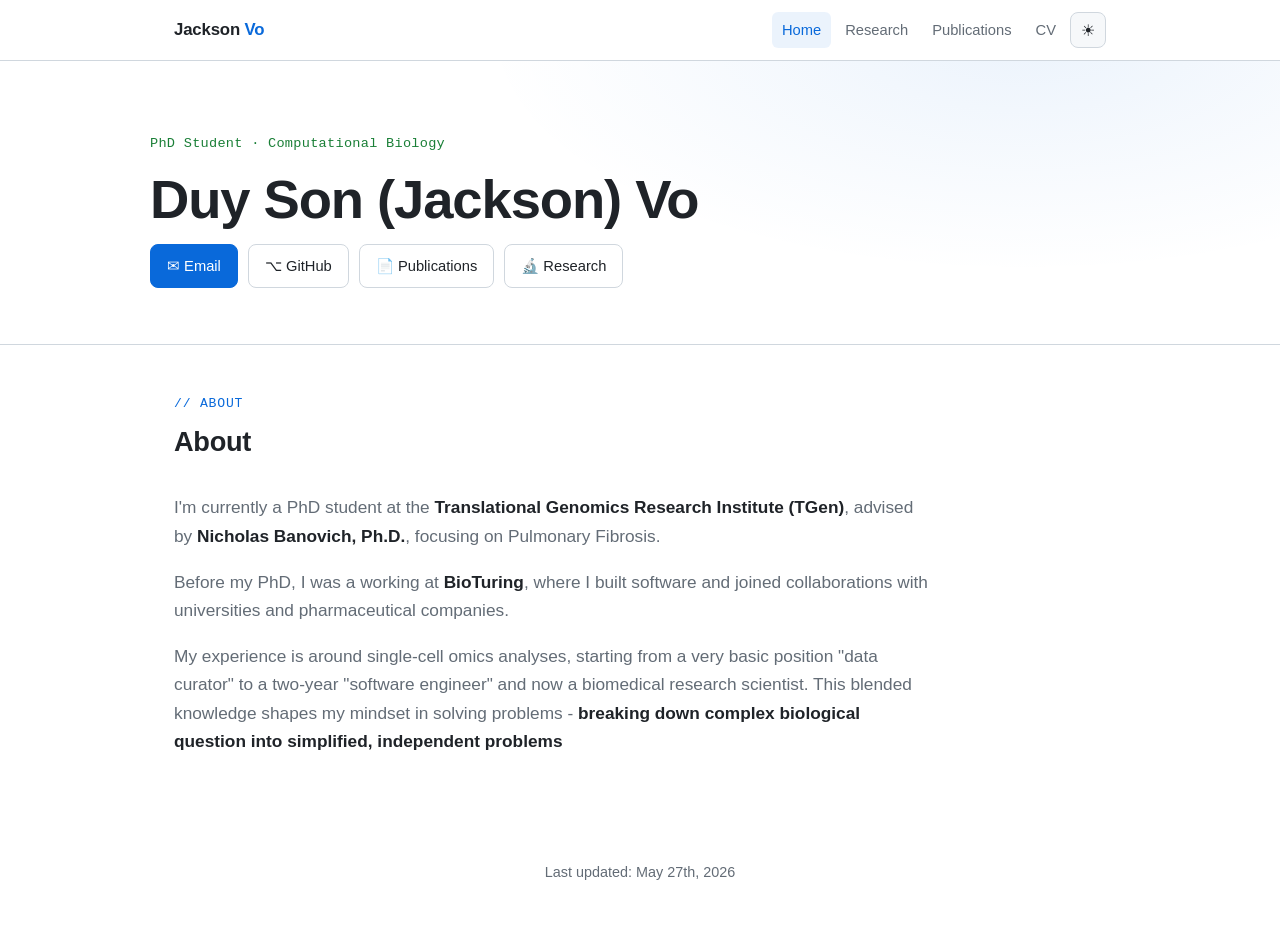
==== commit e670496e: "index page" ====
--- a/index.html
+++ b/index.html
@@ -27,11 +27,6 @@
         <div class="hero-inner">
             <div class="eyebrow">PhD Student · Computational Biology</div>
             <h1>Duy Son (Jackson) Vo</h1>
-            <p class="tagline">
-                I build <strong>single-cell &amp; spatial-omics</strong> pipelines and apply
-                <strong>deep learning</strong> to large-scale biological data —
-                currently at <strong>ASU &amp; TGen</strong> studying tissue niches in pulmonary fibrosis.
-            </p>
             <div class="hero-links">
                 <a class="btn primary" href="mailto:svo@tgen.org">✉ Email</a>
                 <a class="btn" href="https://github.com/sondvo" target="_blank" rel="noopener">⌥ GitHub</a>
@@ -45,45 +40,29 @@
         <section id="about">
             <div class="section-label">// about</div>
             <h2>About</h2>
+            
             <p class="lead">
-                I'm a PhD student in <strong>Cellular &amp; Molecular Biology</strong> at Arizona State
-                University and the Translational Genomics Research Institute (TGen), advised by
-                <strong>Nicholas Banovich, Ph.D.</strong> My work sits at the intersection of
-                <strong>spatial transcriptomics, single-cell genomics, and machine learning</strong> —
-                building scalable analysis pipelines (often from scratch) and using deep learning to make
-                sense of datasets exceeding 100&nbsp;million cells.
+                I'm currently a PhD student at the <strong>Translational Genomics Research Institute (TGen)</strong>,
+                advised by <strong>Nicholas Banovich, Ph.D.</strong>, focusing on Pulmonary Fibrosis.
             </p>
+
             <p class="lead" style="margin-top:16px;">
-                Before my PhD I was a Biomedical Research Scientist at <strong>BioTuring</strong>, where I
-                led computational collaborations with the NIH, Vertex, the Melton Lab at Harvard, and the
-                University of Calgary, and helped build software now used by 70+ pharmaceutical companies and
-                research institutes.
+                Before my PhD, I was a working at <strong>BioTuring</strong>, where I
+                built software and joined collaborations with universities and pharmaceutical companies.
             </p>
-        </section>
 
-        <section id="highlights">
-            <div class="section-label">// at a glance</div>
-            <h2>Highlights</h2>
-            <div class="highlights">
-                <div class="stat"><div class="num">100M+</div><div class="lbl">cells analyzed in multi-omics studies</div></div>
-                <div class="stat"><div class="num">4</div><div class="lbl">peer-reviewed papers &amp; preprints</div></div>
-                <div class="stat"><div class="num">5</div><div class="lbl">CD4+ helper T-cell atlases built</div></div>
-                <div class="stat"><div class="num">70+</div><div class="lbl">institutes using software I helped build</div></div>
-            </div>
-            <p class="lead" style="margin-top:24px;">
-                Explore the <a href="research.html">research</a> I've worked on, browse my
-                <a href="publications.html">publications</a>, or see the full <a href="cv.html">CV</a>.
+            <p class="lead" style="margin-top:16px;">
+                My experience is around single-cell omics analyses, 
+                starting from a very basic position "data curator" 
+                to a two-year "software engineer" and now a biomedical research scientist. 
+                This blended knowledge shapes my mindset in solving problems - <strong>breaking down complex biological question into simplified, independent problems</strong>
             </p>
+
         </section>
     </main>
 
     <footer>
-        <div class="footer-links">
-            <a href="mailto:svo@tgen.org">svo@tgen.org</a>
-            <a href="mailto:duyson1999@gmail.com">duyson1999@gmail.com</a>
-            <a href="https://github.com/sondvo" target="_blank" rel="noopener">github.com/sondvo</a>
-        </div>
-        <div>© <span id="year"></span> Duy Son (Jackson) Vo · Tempe, Arizona</div>
+        <div> Last updated: May 27th, 2026 </div>
     </footer>
 </body>
 </html>
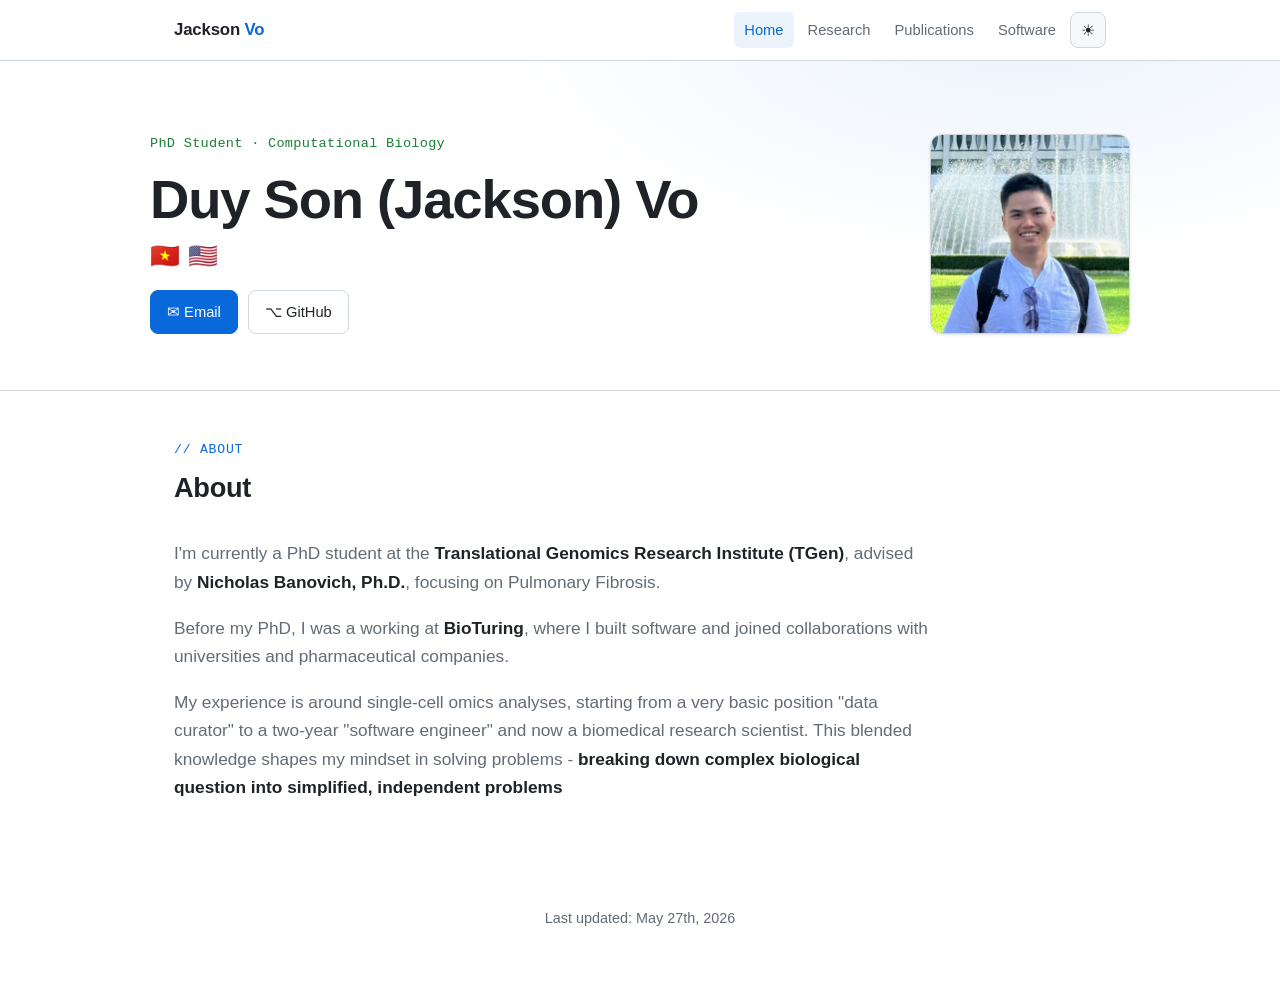
==== commit c2db4e63: "add software" ====
--- a/index.html
+++ b/index.html
@@ -17,7 +17,7 @@
                 <a href="index.html" class="active">Home</a>
                 <a href="research.html">Research</a>
                 <a href="publications.html">Publications</a>
-                <a href="cv.html">CV</a>
+                <a href="software.html">Software</a>
                 <button class="theme-toggle" aria-label="Toggle color theme" title="Toggle theme">🌙</button>
             </div>
         </div>
@@ -25,14 +25,16 @@
 
     <header class="hero">
         <div class="hero-inner">
-            <div class="eyebrow">PhD Student · Computational Biology</div>
-            <h1>Duy Son (Jackson) Vo</h1>
-            <div class="hero-links">
-                <a class="btn primary" href="mailto:svo@tgen.org">✉ Email</a>
-                <a class="btn" href="https://github.com/sondvo" target="_blank" rel="noopener">⌥ GitHub</a>
-                <a class="btn" href="publications.html">📄 Publications</a>
-                <a class="btn" href="research.html">🔬 Research</a>
+            <div class="hero-text">
+                <div class="eyebrow">PhD Student · Computational Biology</div>
+                <h1>Duy Son (Jackson) Vo</h1>
+                <div class="flags" aria-label="Vietnam and United States"><span>🇻🇳</span><span>🇺🇸</span></div>
+                <div class="hero-links">
+                    <a class="btn primary" href="mailto:svo@tgen.org">✉ Email</a>
+                    <a class="btn" href="https://github.com/sondvo" target="_blank" rel="noopener">⌥ GitHub</a>
+                </div>
             </div>
+            <img class="hero-photo" src="img/profile_pic.jpeg" alt="Duy Son (Jackson) Vo" width="200" height="240">
         </div>
     </header>
 
--- a/styles.css
+++ b/styles.css
@@ -89,7 +89,24 @@
     border-bottom: 1px solid var(--border);
     background: radial-gradient(900px 400px at 80% -10%, var(--accent-soft), transparent 60%);
 }
-.hero-inner { max-width: 980px; margin: 0 auto; }
+.hero-inner {
+    max-width: 980px;
+    margin: 0 auto;
+    display: flex;
+    align-items: center;
+    gap: 40px;
+}
+.hero-text { flex: 1 1 auto; min-width: 0; }
+.hero-photo {
+    flex: 0 0 auto;
+    width: 200px;
+    height: 200px;
+    border-radius: var(--radius);
+    object-fit: cover;
+    object-position: center top;
+    border: 1px solid var(--border);
+    box-shadow: var(--shadow);
+}
 .eyebrow {
     font-family: ui-monospace, SFMono-Regular, "SF Mono", Menlo, monospace;
     color: var(--accent-2);
@@ -102,6 +119,13 @@
     line-height: 1.1;
     margin: 0 0 14px;
     letter-spacing: -0.02em;
+}
+.flags {
+    display: flex;
+    gap: 8px;
+    font-size: 1.5em;
+    line-height: 1;
+    margin: 0 0 22px;
 }
 .tagline {
     font-size: clamp(1.05em, 2.4vw, 1.35em);
@@ -210,6 +234,45 @@
 .tag.venue { background: var(--bg-soft); color: var(--text-dim); border-color: var(--border); }
 .doi { font-size: 0.85em; }
 
+/* ---- Software ---- */
+.sw-list { display: flex; flex-direction: column; gap: 28px; }
+.sw-item {
+    display: flex;
+    gap: 24px;
+    align-items: flex-start;
+    padding: 20px;
+    background: var(--bg-card);
+    border: 1px solid var(--border);
+    border-radius: var(--radius);
+    transition: border-color 0.2s, transform 0.2s, box-shadow 0.2s;
+}
+.sw-item:hover { border-color: var(--accent); transform: translateY(-2px); box-shadow: var(--shadow); }
+.sw-thumb {
+    flex: 0 0 200px;
+    width: 200px;
+    background: var(--bg-soft);
+    border: 1px solid var(--border);
+    border-radius: calc(var(--radius) - 2px);
+    overflow: hidden;
+    line-height: 0;
+}
+.sw-thumb:hover { border-color: var(--accent); }
+.sw-thumb img {
+    display: block;
+    width: 100%;
+    height: 130px;
+    object-fit: cover;
+}
+.sw-body { flex: 1 1 auto; min-width: 0; }
+.sw-body h3 { font-size: 1.2em; margin-bottom: 6px; }
+.sw-desc { margin: 0; font-size: 1.0em; }
+
+@media (max-width: 560px) {
+    .sw-item { flex-direction: column; gap: 16px; }
+    .sw-thumb { flex-basis: auto; width: 100%; }
+    .sw-thumb img { height: auto; }
+}
+
 /* ---- Skill groups ---- */
 .skill-grid { display: grid; grid-template-columns: repeat(auto-fit, minmax(220px, 1fr)); gap: 16px; }
 .skill-card { background: var(--bg-card); border: 1px solid var(--border); border-radius: var(--radius); padding: 18px 20px; }
@@ -248,4 +311,6 @@
 @media (max-width: 680px) {
     .grid-2 { grid-template-columns: 1fr; gap: 0; }
     header.hero { padding: 48px 24px 40px; }
-}
+    .hero-inner { flex-direction: column-reverse; align-items: flex-start; gap: 24px; }
+    .hero-photo { width: 140px; height: 140px; }
+}
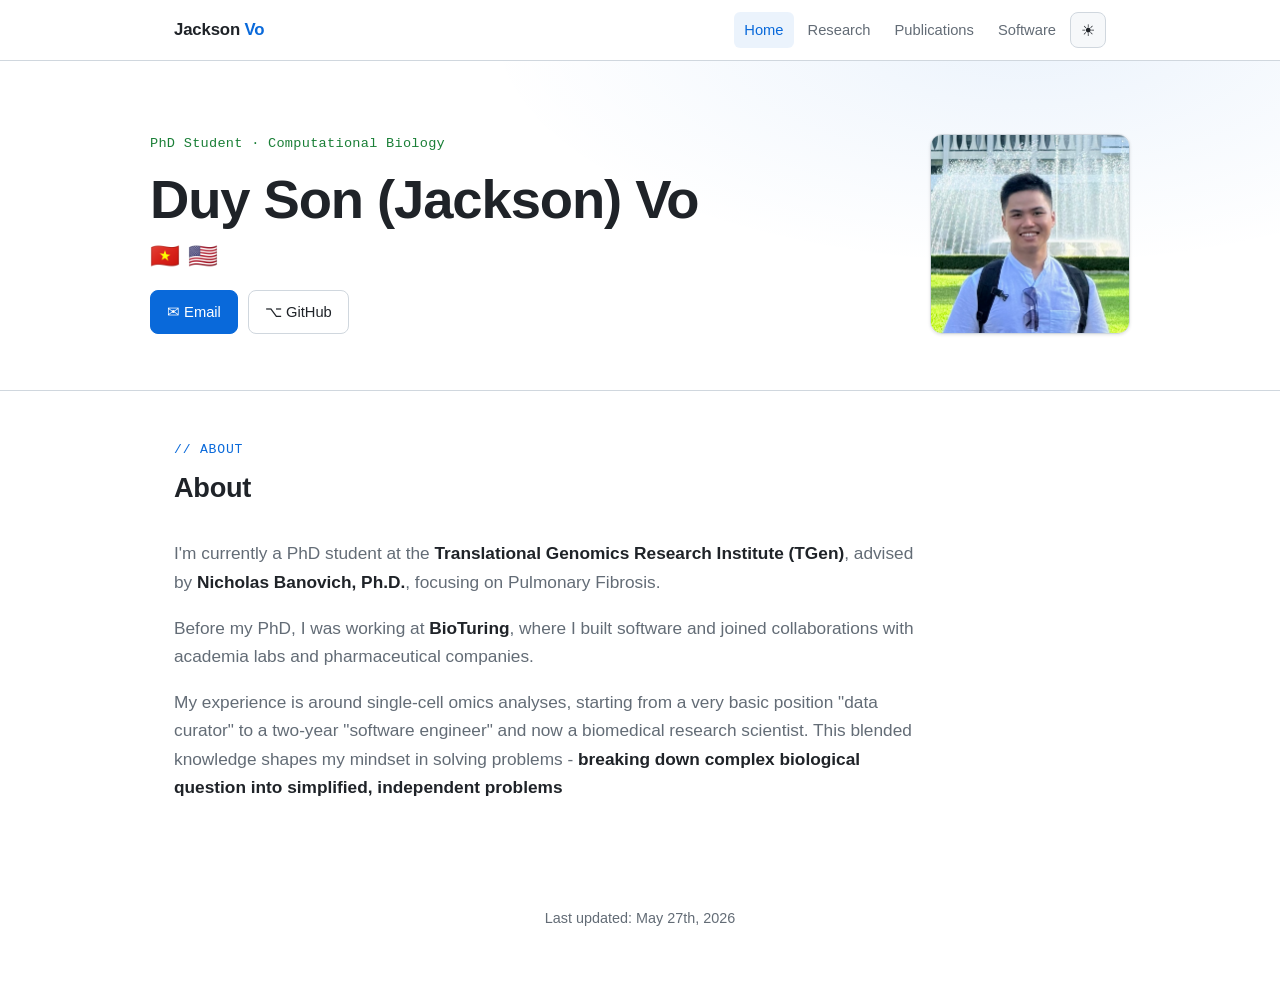
==== commit ff382ea7: "fix text" ====
--- a/index.html
+++ b/index.html
@@ -49,8 +49,8 @@
             </p>
 
             <p class="lead" style="margin-top:16px;">
-                Before my PhD, I was a working at <strong>BioTuring</strong>, where I
-                built software and joined collaborations with universities and pharmaceutical companies.
+                Before my PhD, I was working at <strong>BioTuring</strong>, where I
+                built software and joined collaborations with academia labs and pharmaceutical companies.
             </p>
 
             <p class="lead" style="margin-top:16px;">
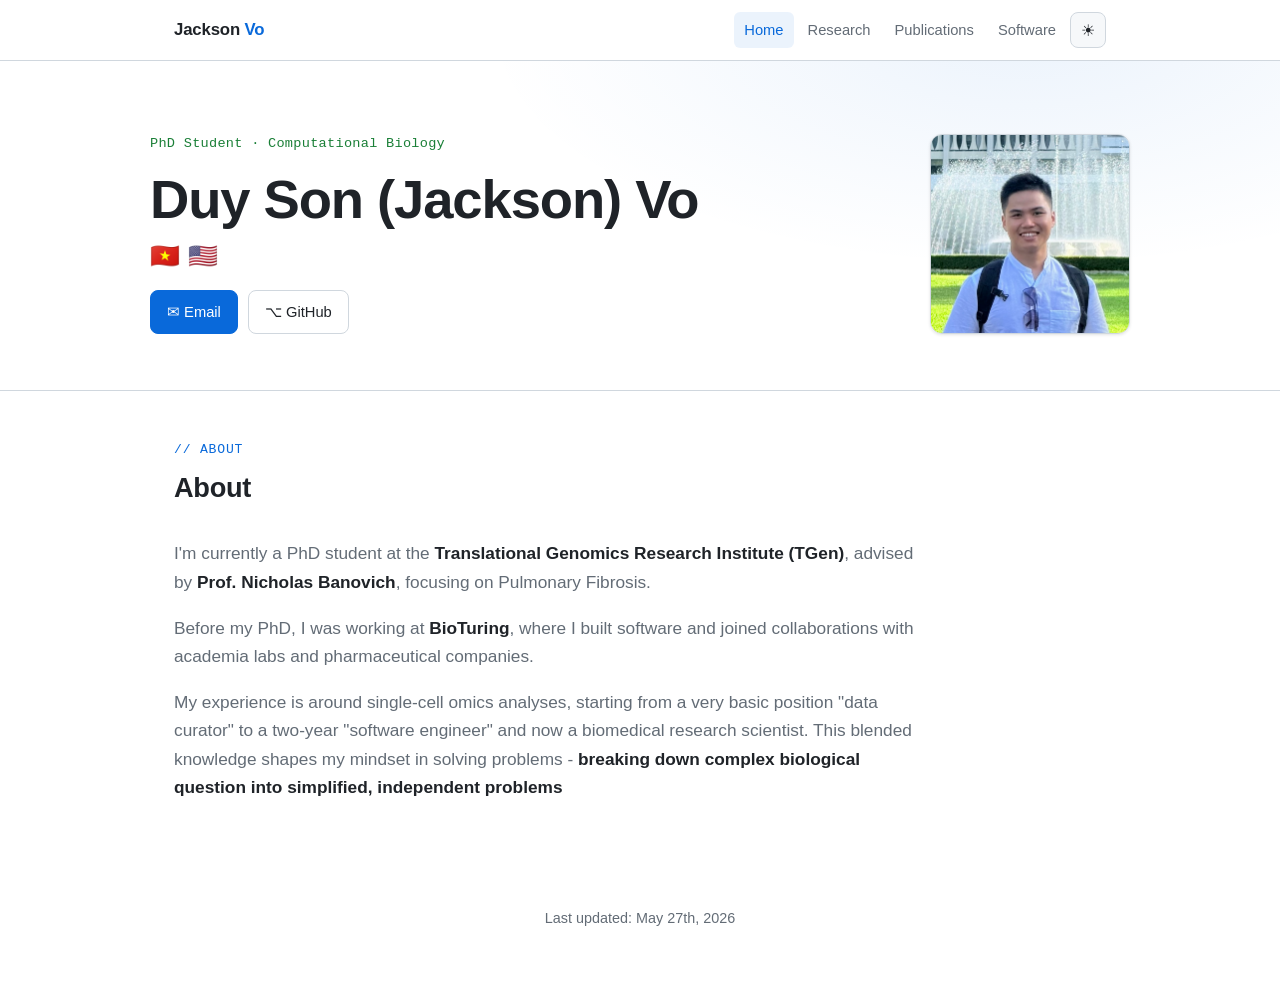
==== commit 16de07d8: "text" ====
--- a/index.html
+++ b/index.html
@@ -45,7 +45,7 @@
             
             <p class="lead">
                 I'm currently a PhD student at the <strong>Translational Genomics Research Institute (TGen)</strong>,
-                advised by <strong>Nicholas Banovich, Ph.D.</strong>, focusing on Pulmonary Fibrosis.
+                advised by <strong>Prof. Nicholas Banovich</strong>, focusing on Pulmonary Fibrosis.
             </p>
 
             <p class="lead" style="margin-top:16px;">
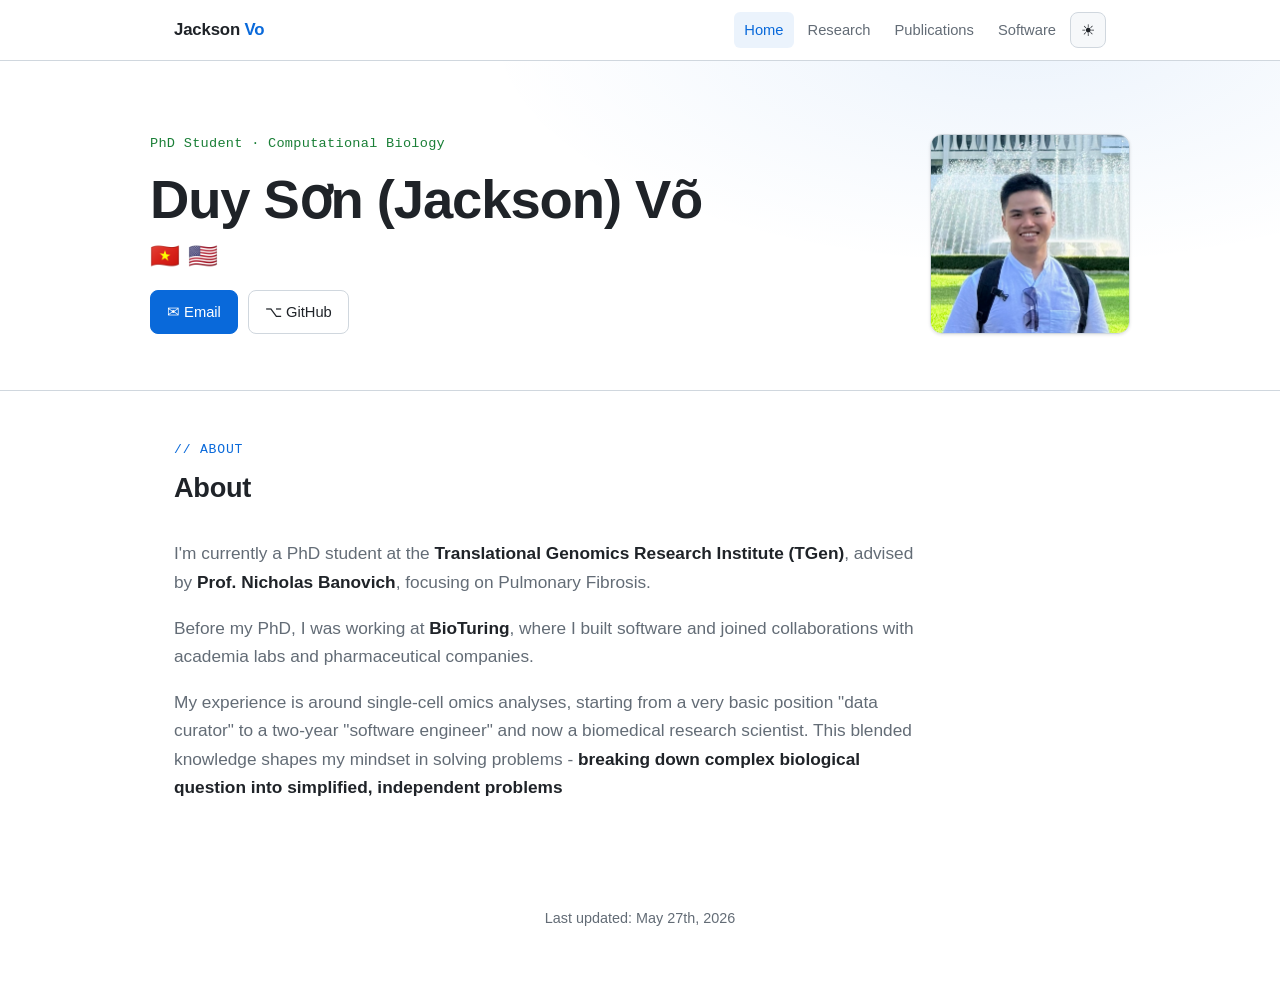
==== commit 8f19f89a: "VN name" ====
--- a/index.html
+++ b/index.html
@@ -27,7 +27,7 @@
         <div class="hero-inner">
             <div class="hero-text">
                 <div class="eyebrow">PhD Student · Computational Biology</div>
-                <h1>Duy Son (Jackson) Vo</h1>
+                <h1>Duy Sơn (Jackson) Võ</h1>
                 <div class="flags" aria-label="Vietnam and United States"><span>🇻🇳</span><span>🇺🇸</span></div>
                 <div class="hero-links">
                     <a class="btn primary" href="mailto:svo@tgen.org">✉ Email</a>
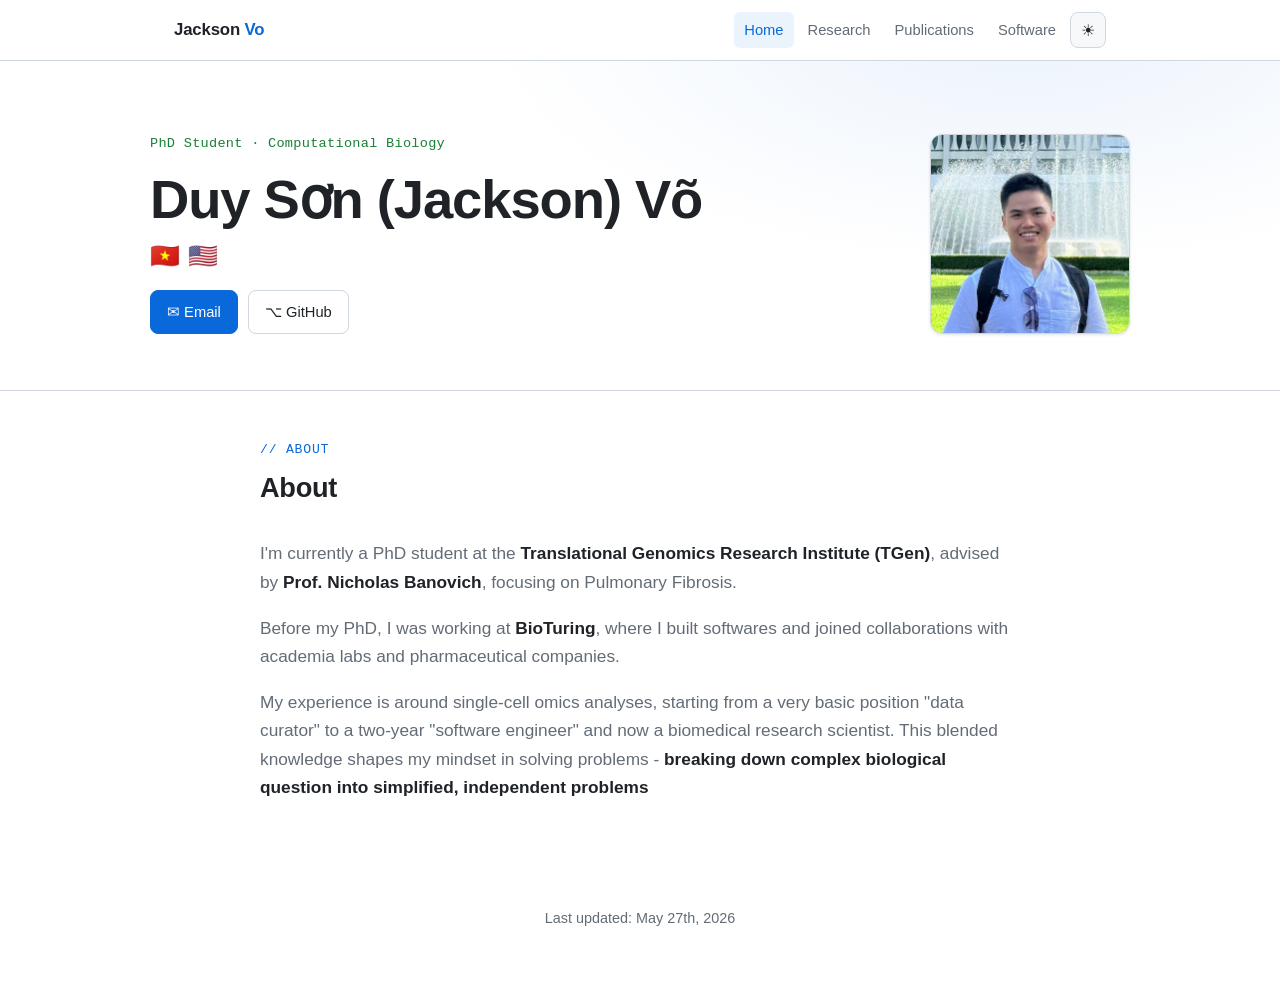
==== commit 8eeff934: "typo" ====
--- a/index.html
+++ b/index.html
@@ -50,7 +50,7 @@
 
             <p class="lead" style="margin-top:16px;">
                 Before my PhD, I was working at <strong>BioTuring</strong>, where I
-                built software and joined collaborations with academia labs and pharmaceutical companies.
+                built softwares and joined collaborations with academia labs and pharmaceutical companies.
             </p>
 
             <p class="lead" style="margin-top:16px;">
--- a/styles.css
+++ b/styles.css
@@ -33,6 +33,9 @@
     margin: 0;
     -webkit-font-smoothing: antialiased;
     transition: background 0.3s ease, color 0.3s ease;
+    min-height: 100vh;
+    display: flex;
+    flex-direction: column;
 }
 a { color: var(--accent); text-decoration: none; }
 a:hover { text-decoration: underline; }
@@ -300,6 +303,7 @@
 .stat .lbl { color: var(--text-dim); font-size: 0.9em; margin-top: 6px; }
 
 footer {
+    margin-top: auto;
     padding: 40px 24px 60px;
     text-align: center;
     color: var(--text-dim);
